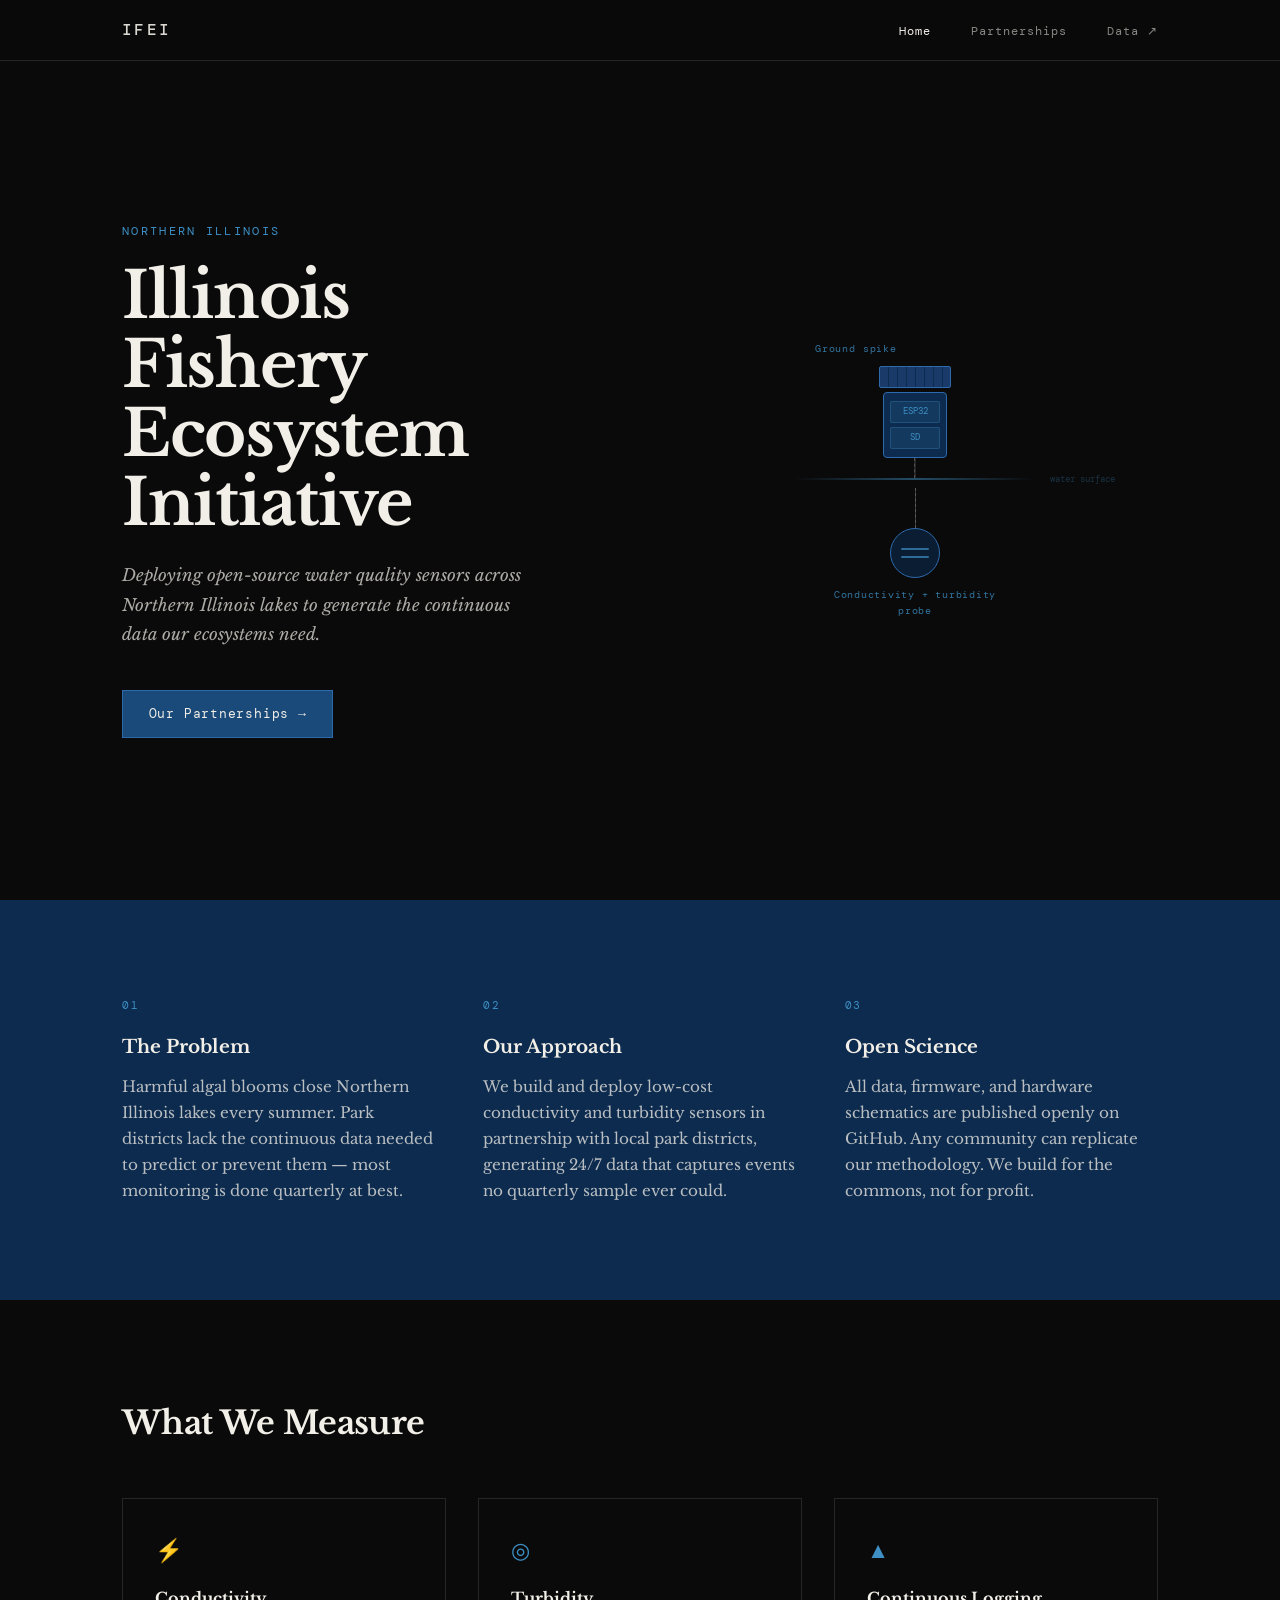
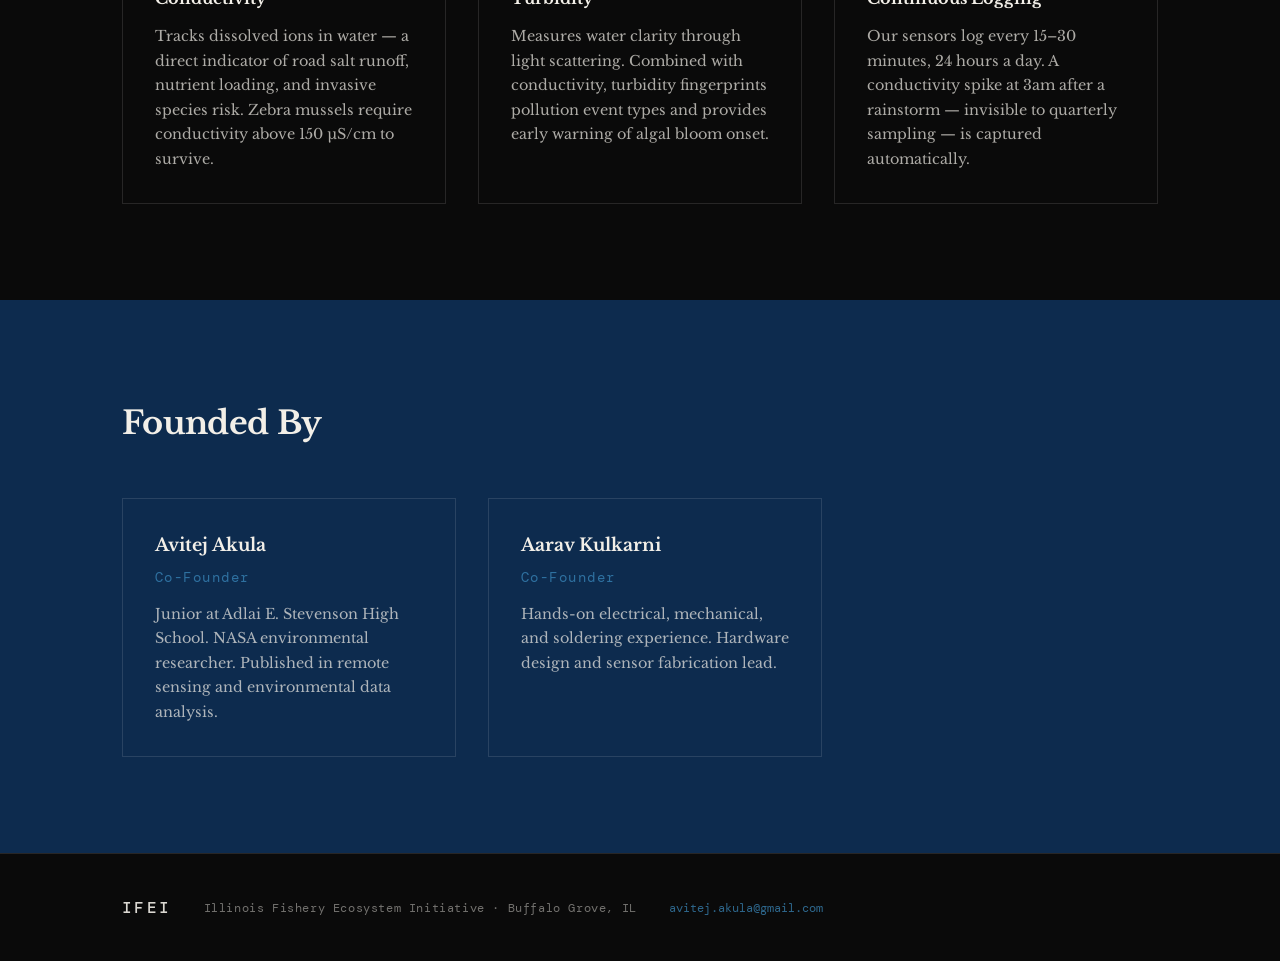
==== index.html @ 7722b268 "Add files via upload" ====
<!DOCTYPE html>
<html lang="en">
<head>
  <meta charset="UTF-8">
  <meta name="viewport" content="width=device-width, initial-scale=1.0">
  <title>Illinois Fishery Ecosystem Initiative</title>
  <link rel="stylesheet" href="style.css">
  <link rel="preconnect" href="https://fonts.googleapis.com">
  <link href="https://fonts.googleapis.com/css2?family=Libre+Baskerville:ital,wght@0,400;0,700;1,400&family=DM+Mono:wght@300;400;500&display=swap" rel="stylesheet">
</head>
<body>
  <nav>
    <div class="nav-inner">
      <a href="index.html" class="logo">IFEI</a>
      <ul>
        <li><a href="index.html" class="active">Home</a></li>
        <li><a href="partnerships.html">Partnerships</a></li>
        <li><a href="https://github.com" target="_blank">Data ↗</a></li>
      </ul>
    </div>
  </nav>

  <header class="hero">
    <div class="hero-text">
      <span class="eyebrow">Northern Illinois</span>
      <h1>Illinois Fishery<br>Ecosystem<br>Initiative</h1>
      <p class="hero-sub">Deploying open-source water quality sensors across Northern Illinois lakes to generate the continuous data our ecosystems need.</p>
      <a href="partnerships.html" class="btn">Our Partnerships →</a>
    </div>
    <div class="hero-visual">
      <div class="sensor-diagram">
        <div class="spike-label">Ground spike</div>
        <div class="spike-unit">
          <div class="solar"></div>
          <div class="enclosure">
            <span>ESP32</span>
            <span>SD</span>
          </div>
          <div class="wire"></div>
        </div>
        <div class="water-surface"></div>
        <div class="probe-wrap">
          <div class="tether"></div>
          <div class="sphere">
            <div class="electrode"></div>
            <div class="electrode"></div>
          </div>
        </div>
        <div class="probe-label">Conductivity + turbidity probe</div>
      </div>
    </div>
  </header>

  <section class="mission">
    <div class="container">
      <div class="mission-grid">
        <div class="mission-block">
          <span class="num">01</span>
          <h3>The Problem</h3>
          <p>Harmful algal blooms close Northern Illinois lakes every summer. Park districts lack the continuous data needed to predict or prevent them — most monitoring is done quarterly at best.</p>
        </div>
        <div class="mission-block">
          <span class="num">02</span>
          <h3>Our Approach</h3>
          <p>We build and deploy low-cost conductivity and turbidity sensors in partnership with local park districts, generating 24/7 data that captures events no quarterly sample ever could.</p>
        </div>
        <div class="mission-block">
          <span class="num">03</span>
          <h3>Open Science</h3>
          <p>All data, firmware, and hardware schematics are published openly on GitHub. Any community can replicate our methodology. We build for the commons, not for profit.</p>
        </div>
      </div>
    </div>
  </section>

  <section class="metrics">
    <div class="container">
      <h2>What We Measure</h2>
      <div class="metrics-grid">
        <div class="metric-card">
          <div class="metric-icon">⚡</div>
          <h4>Conductivity</h4>
          <p>Tracks dissolved ions in water — a direct indicator of road salt runoff, nutrient loading, and invasive species risk. Zebra mussels require conductivity above 150 µS/cm to survive.</p>
        </div>
        <div class="metric-card">
          <div class="metric-icon">◎</div>
          <h4>Turbidity</h4>
          <p>Measures water clarity through light scattering. Combined with conductivity, turbidity fingerprints pollution event types and provides early warning of algal bloom onset.</p>
        </div>
        <div class="metric-card">
          <div class="metric-icon">▲</div>
          <h4>Continuous Logging</h4>
          <p>Our sensors log every 15–30 minutes, 24 hours a day. A conductivity spike at 3am after a rainstorm — invisible to quarterly sampling — is captured automatically.</p>
        </div>
      </div>
    </div>
  </section>

  <section class="team">
    <div class="container">
      <h2>Founded By</h2>
      <div class="team-grid">
        <div class="team-card">
          <h4>Avitej Akula</h4>
          <p class="role">Co-Founder</p>
          <p>Junior at Adlai E. Stevenson High School. NASA environmental researcher. Published in remote sensing and environmental data analysis.</p>
        </div>
        <div class="team-card">
          <h4>Aarav Kulkarni</h4>
          <p class="role">Co-Founder</p>
          <p>Hands-on electrical, mechanical, and soldering experience. Hardware design and sensor fabrication lead.</p>
        </div>
      </div>
    </div>
  </section>

  <footer>
    <div class="container">
      <div class="footer-inner">
        <span class="logo">IFEI</span>
        <p>Illinois Fishery Ecosystem Initiative · Buffalo Grove, IL</p>
        <a href="mailto:avitej.akula@gmail.com">avitej.akula@gmail.com</a>
      </div>
    </div>
  </footer>

  <script src="main.js"></script>
</body>
</html>
---- style.css ----
*, *::before, *::after { box-sizing: border-box; margin: 0; padding: 0; }

:root {
  --black: #0a0a0a;
  --off-white: #f2efe8;
  --blue: #0d2b4e;
  --blue-mid: #1a4a7a;
  --blue-light: #2d6aad;
  --accent: #3d8fc4;
  --muted: #6b7280;
  --border: rgba(242,239,232,0.12);
  --serif: 'Libre Baskerville', Georgia, serif;
  --mono: 'DM Mono', monospace;
}

html { scroll-behavior: smooth; }

body {
  background: var(--black);
  color: var(--off-white);
  font-family: var(--serif);
  font-size: 16px;
  line-height: 1.7;
  overflow-x: hidden;
}

/* NAV */
nav {
  position: fixed;
  top: 0; left: 0; right: 0;
  z-index: 100;
  border-bottom: 1px solid var(--border);
  background: rgba(10,10,10,0.92);
  backdrop-filter: blur(12px);
}

.nav-inner {
  max-width: 1100px;
  margin: 0 auto;
  padding: 0 2rem;
  height: 60px;
  display: flex;
  align-items: center;
  justify-content: space-between;
}

.logo {
  font-family: var(--mono);
  font-weight: 500;
  font-size: 1rem;
  letter-spacing: 0.15em;
  color: var(--off-white);
  text-decoration: none;
  opacity: 0.9;
}

nav ul {
  list-style: none;
  display: flex;
  gap: 2.5rem;
}

nav ul a {
  font-family: var(--mono);
  font-size: 0.78rem;
  letter-spacing: 0.08em;
  color: var(--off-white);
  text-decoration: none;
  opacity: 0.55;
  transition: opacity 0.2s;
}

nav ul a:hover, nav ul a.active { opacity: 1; }

/* HERO */
.hero {
  min-height: 100vh;
  padding-top: 60px;
  display: grid;
  grid-template-columns: 1fr 1fr;
  max-width: 1100px;
  margin: 0 auto;
  padding-left: 2rem;
  padding-right: 2rem;
  align-items: center;
  gap: 4rem;
}

.eyebrow {
  font-family: var(--mono);
  font-size: 0.72rem;
  letter-spacing: 0.2em;
  color: var(--accent);
  text-transform: uppercase;
  display: block;
  margin-bottom: 1.2rem;
}

.hero h1 {
  font-size: clamp(2.8rem, 5vw, 4.2rem);
  font-weight: 700;
  line-height: 1.08;
  letter-spacing: -0.02em;
  margin-bottom: 1.5rem;
}

.hero-sub {
  font-size: 1.05rem;
  line-height: 1.75;
  opacity: 0.7;
  max-width: 420px;
  margin-bottom: 2.5rem;
  font-style: italic;
}

.btn {
  display: inline-block;
  font-family: var(--mono);
  font-size: 0.82rem;
  letter-spacing: 0.06em;
  color: var(--off-white);
  background: var(--blue-mid);
  padding: 0.75rem 1.6rem;
  text-decoration: none;
  border: 1px solid var(--blue-light);
  transition: background 0.2s, border-color 0.2s;
}

.btn:hover {
  background: var(--blue-light);
  border-color: var(--accent);
}

/* SENSOR DIAGRAM */
.hero-visual {
  display: flex;
  align-items: center;
  justify-content: center;
}

.sensor-diagram {
  position: relative;
  width: 200px;
}

.spike-label, .probe-label {
  font-family: var(--mono);
  font-size: 0.65rem;
  letter-spacing: 0.08em;
  color: var(--accent);
  opacity: 0.8;
}

.spike-label { margin-bottom: 0.5rem; }

.spike-unit {
  display: flex;
  flex-direction: column;
  align-items: center;
  width: 80px;
  margin: 0 auto;
}

.solar {
  width: 72px;
  height: 22px;
  background: repeating-linear-gradient(90deg, #1a3a6a 0px, #1a3a6a 8px, #0d2b4e 8px, #0d2b4e 9px);
  border: 1px solid var(--blue-light);
  border-radius: 2px;
}

.enclosure {
  width: 64px;
  background: var(--blue);
  border: 1px solid var(--blue-light);
  border-radius: 4px;
  margin-top: 4px;
  padding: 8px 6px;
  display: flex;
  flex-direction: column;
  gap: 4px;
}

.enclosure span {
  font-family: var(--mono);
  font-size: 0.58rem;
  color: var(--accent);
  background: rgba(61,143,196,0.15);
  border: 1px solid rgba(61,143,196,0.3);
  border-radius: 2px;
  padding: 2px 4px;
  text-align: center;
}

.wire {
  width: 2px;
  height: 20px;
  background: var(--border);
  border-left: 1px dashed rgba(242,239,232,0.2);
}

.water-surface {
  height: 2px;
  background: linear-gradient(90deg, transparent, var(--accent), transparent);
  margin: 0 -20px;
  opacity: 0.5;
  position: relative;
}

.water-surface::after {
  content: 'water surface';
  font-family: var(--mono);
  font-size: 0.55rem;
  color: var(--accent);
  opacity: 0.6;
  position: absolute;
  right: -80px;
  top: -6px;
  white-space: nowrap;
}

.probe-wrap {
  display: flex;
  flex-direction: column;
  align-items: center;
  padding-top: 8px;
}

.tether {
  width: 1px;
  height: 40px;
  background: rgba(242,239,232,0.2);
  border-left: 1px dashed rgba(242,239,232,0.2);
}

.sphere {
  width: 50px;
  height: 50px;
  border-radius: 50%;
  border: 1px solid var(--blue-light);
  background: rgba(13,43,78,0.6);
  display: flex;
  flex-direction: column;
  align-items: center;
  justify-content: center;
  gap: 6px;
}

.electrode {
  width: 28px;
  height: 2px;
  background: var(--accent);
  opacity: 0.7;
  border-radius: 1px;
}

.probe-label { margin-top: 0.6rem; font-size: 0.6rem; text-align: center; }

/* SECTIONS */
.container {
  max-width: 1100px;
  margin: 0 auto;
  padding: 0 2rem;
}

section { padding: 6rem 0; }

section h2 {
  font-size: 2rem;
  font-weight: 700;
  letter-spacing: -0.02em;
  margin-bottom: 3rem;
}

/* MISSION */
.mission { background: var(--blue); }

.mission-grid {
  display: grid;
  grid-template-columns: repeat(3, 1fr);
  gap: 3rem;
}

.mission-block { position: relative; }

.num {
  font-family: var(--mono);
  font-size: 0.7rem;
  letter-spacing: 0.15em;
  color: var(--accent);
  display: block;
  margin-bottom: 1rem;
}

.mission-block h3 {
  font-size: 1.15rem;
  margin-bottom: 0.75rem;
}

.mission-block p { opacity: 0.75; font-size: 0.95rem; }

/* METRICS */
.metrics-grid {
  display: grid;
  grid-template-columns: repeat(3, 1fr);
  gap: 2rem;
}

.metric-card {
  border: 1px solid var(--border);
  padding: 2rem;
  transition: border-color 0.2s;
}

.metric-card:hover { border-color: var(--blue-light); }

.metric-icon {
  font-size: 1.4rem;
  margin-bottom: 1rem;
  color: var(--accent);
}

.metric-card h4 {
  font-size: 1rem;
  margin-bottom: 0.75rem;
}

.metric-card p { font-size: 0.9rem; opacity: 0.7; }

/* TEAM */
.team { background: var(--blue); }

.team-grid {
  display: grid;
  grid-template-columns: repeat(2, 1fr);
  gap: 2rem;
  max-width: 700px;
}

.team-card {
  border: 1px solid var(--border);
  padding: 2rem;
}

.team-card h4 { font-size: 1.1rem; margin-bottom: 0.25rem; }

.role {
  font-family: var(--mono);
  font-size: 0.72rem;
  letter-spacing: 0.1em;
  color: var(--accent);
  display: block;
  margin-bottom: 0.75rem;
}

.team-card p { font-size: 0.9rem; opacity: 0.7; }

/* PAGE HEADER */
.page-header {
  padding: 8rem 0 4rem;
  border-bottom: 1px solid var(--border);
}

.page-header h1 {
  font-size: clamp(2.4rem, 4vw, 3.5rem);
  font-weight: 700;
  letter-spacing: -0.02em;
  margin-bottom: 1rem;
}

.page-header p {
  font-size: 1.05rem;
  opacity: 0.7;
  max-width: 560px;
  font-style: italic;
}

/* PARTNERS */
.partners { padding: 4rem 0 6rem; }

.partner-group { margin-bottom: 4rem; }

.group-label {
  font-family: var(--mono);
  font-size: 0.72rem;
  letter-spacing: 0.2em;
  color: var(--accent);
  text-transform: uppercase;
  border-bottom: 1px solid var(--border);
  padding-bottom: 1rem;
  margin-bottom: 2rem;
}

.partner-card {
  border: 1px solid var(--border);
  padding: 2rem;
  margin-bottom: 1.5rem;
  transition: border-color 0.2s;
}

.partner-card:hover { border-color: var(--blue-light); }

.partner-card.active { border-left: 3px solid var(--accent); }
.partner-card.pending { border-left: 3px solid var(--blue-mid); }

.partner-header {
  display: flex;
  align-items: flex-start;
  justify-content: space-between;
  margin-bottom: 1rem;
  gap: 1rem;
}

.partner-header h4 {
  font-size: 1.05rem;
  margin-bottom: 0.4rem;
}

.tag {
  font-family: var(--mono);
  font-size: 0.65rem;
  letter-spacing: 0.1em;
  color: var(--accent);
  opacity: 0.8;
  display: block;
}

.status-dot {
  width: 8px;
  height: 8px;
  border-radius: 50%;
  flex-shrink: 0;
  margin-top: 6px;
}

.active-dot { background: var(--accent); }
.pending-dot { background: var(--blue-mid); border: 1px solid var(--blue-light); }

.partner-card p { font-size: 0.92rem; opacity: 0.72; margin-bottom: 0.5rem; }

.contact {
  font-family: var(--mono);
  font-size: 0.72rem !important;
  letter-spacing: 0.04em;
  opacity: 0.55 !important;
}

.contact a {
  color: var(--accent);
  text-decoration: none;
}

.contact a:hover { text-decoration: underline; }

/* CTA */
.partner-cta {
  background: var(--blue);
  text-align: center;
  padding: 5rem 0;
}

.partner-cta h2 { margin-bottom: 1rem; }
.partner-cta p {
  opacity: 0.7;
  max-width: 520px;
  margin: 0 auto 2rem;
  font-style: italic;
}

/* FOOTER */
footer {
  border-top: 1px solid var(--border);
  padding: 2.5rem 0;
}

.footer-inner {
  display: flex;
  align-items: center;
  gap: 2rem;
  flex-wrap: wrap;
}

.footer-inner p {
  font-family: var(--mono);
  font-size: 0.75rem;
  opacity: 0.45;
  letter-spacing: 0.05em;
}

.footer-inner a {
  font-family: var(--mono);
  font-size: 0.75rem;
  color: var(--accent);
  text-decoration: none;
  opacity: 0.7;
}

.footer-inner a:hover { opacity: 1; }

/* ANIMATIONS */
.fade-in {
  opacity: 0;
  transform: translateY(18px);
  transition: opacity 0.6s ease, transform 0.6s ease;
}

.fade-in.visible {
  opacity: 1;
  transform: translateY(0);
}

/* RESPONSIVE */
@media (max-width: 768px) {
  .hero {
    grid-template-columns: 1fr;
    padding-top: 100px;
    min-height: auto;
    padding-bottom: 4rem;
    gap: 3rem;
  }

  .hero-visual { display: none; }
  .mission-grid, .metrics-grid { grid-template-columns: 1fr; gap: 2rem; }
  .team-grid { grid-template-columns: 1fr; }
  .partner-header { flex-direction: column; }
}
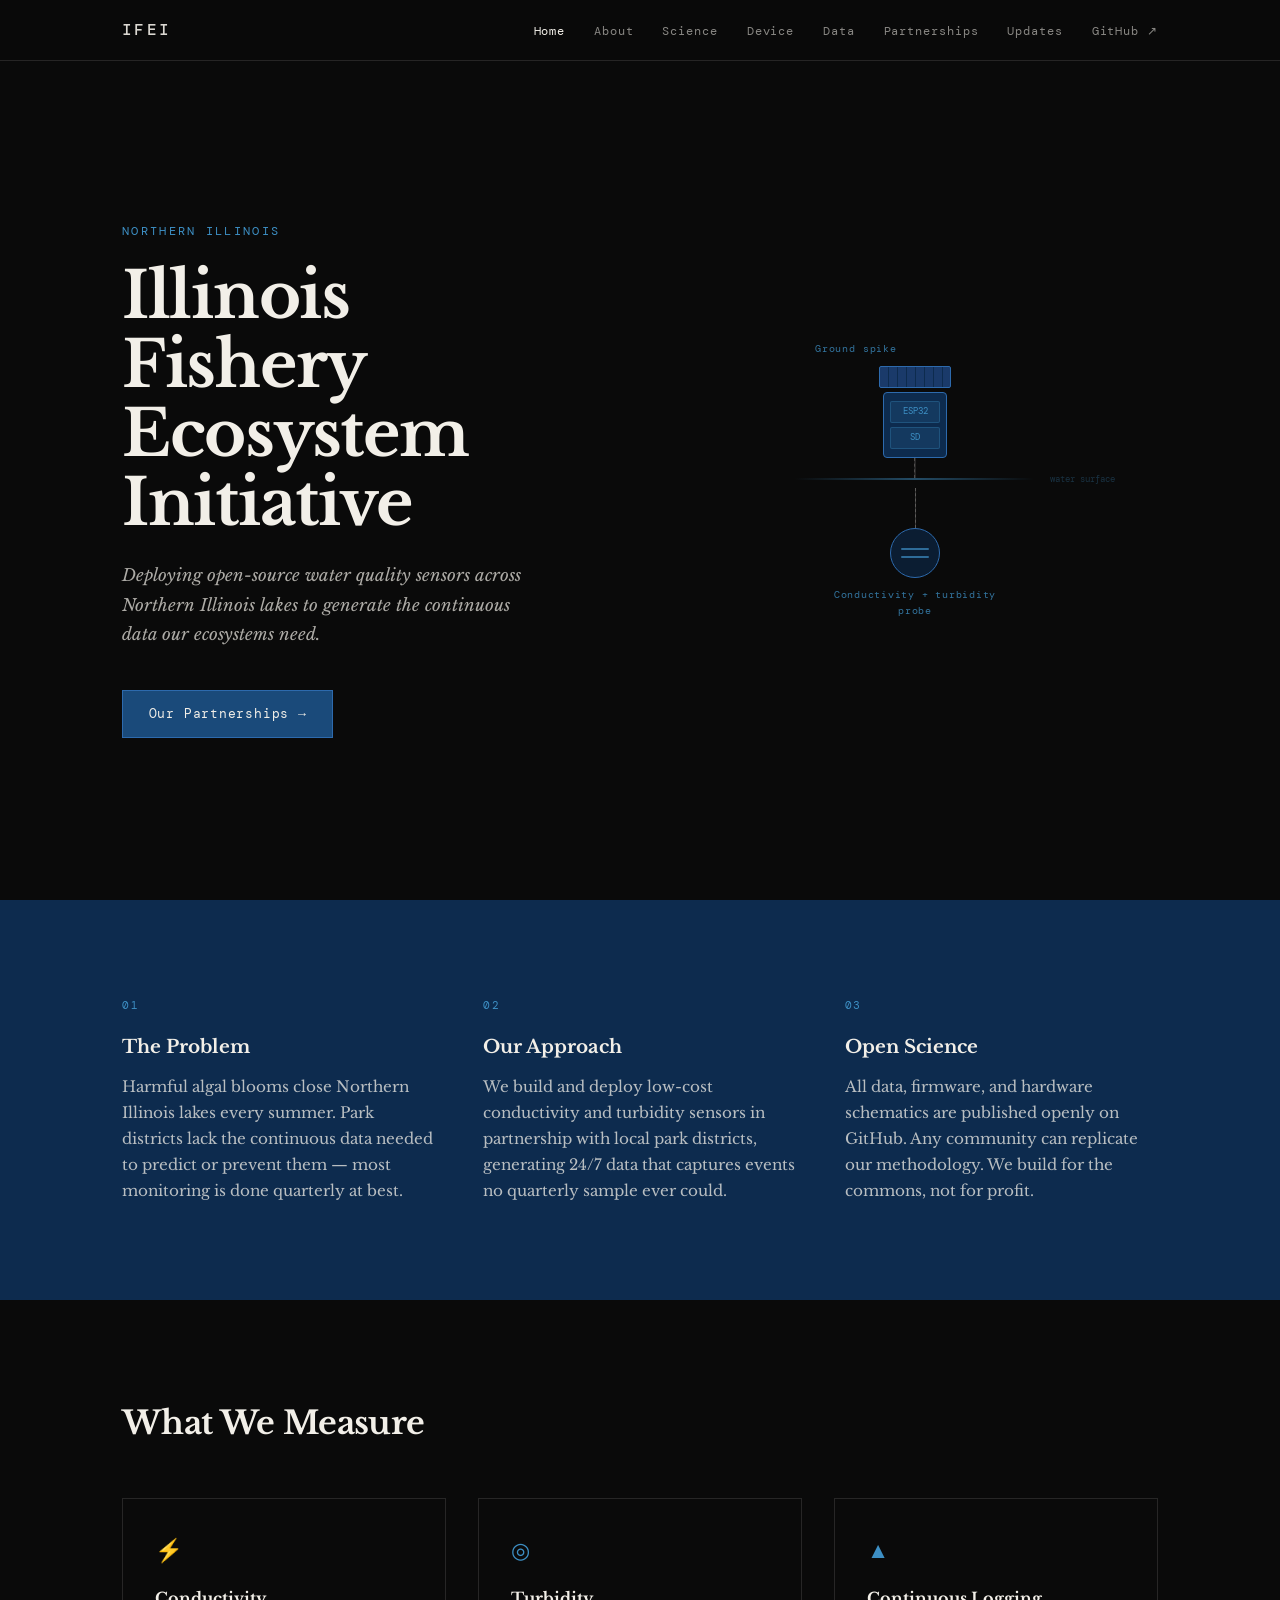
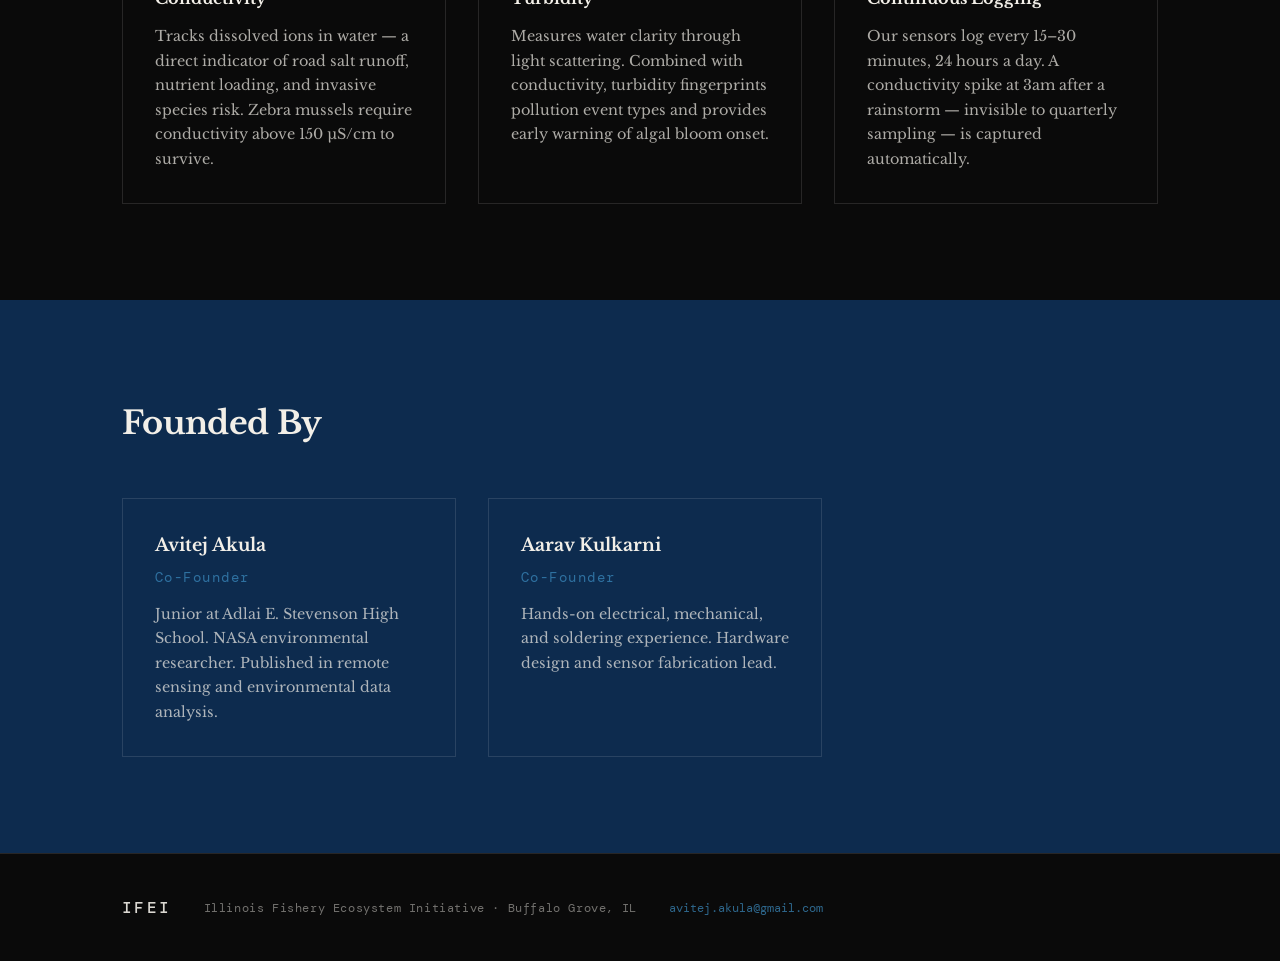
==== commit 7e75d5f9: "Initial Big Changes First initial changes after repo creation -links go to right place -several diff" ====
--- a/index.html
+++ b/index.html
@@ -14,8 +14,13 @@
       <a href="index.html" class="logo">IFEI</a>
       <ul>
         <li><a href="index.html" class="active">Home</a></li>
+        <li><a href="about.html">About</a></li>
+        <li><a href="science.html">Science</a></li>
+        <li><a href="device.html">Device</a></li>
+        <li><a href="data.html">Data</a></li>
         <li><a href="partnerships.html">Partnerships</a></li>
-        <li><a href="https://github.com" target="_blank">Data ↗</a></li>
+        <li><a href="updates.html">Updates</a></li>
+        <li><a href="https://github.com/Illinois-Fishery-Ecosystem-Initiative/ifei-data" target="_blank">GitHub ↗</a></li>
       </ul>
     </div>
   </nav>
--- a/style.css
+++ b/style.css
@@ -524,3 +524,434 @@
   .team-grid { grid-template-columns: 1fr; }
   .partner-header { flex-direction: column; }
 }
+
+/* NAV FULL UPDATE */
+nav ul { gap: 1.8rem; }
+nav ul a { font-size: 0.72rem; }
+
+/* ABOUT PAGE */
+.two-col {
+  display: grid;
+  grid-template-columns: 1fr 1fr;
+  gap: 4rem;
+  align-items: start;
+}
+
+.about-story { padding: 5rem 0; }
+
+.quote-block {
+  border-left: 2px solid var(--accent);
+  padding: 1.5rem;
+  margin-bottom: 2rem;
+  background: rgba(13,43,78,0.3);
+}
+
+.quote-block p {
+  font-style: italic;
+  font-size: 1.05rem;
+  opacity: 0.85;
+  line-height: 1.7;
+}
+
+.mission-statement {
+  border: 1px solid var(--border);
+  padding: 1.5rem;
+}
+
+.mission-statement p { font-size: 0.95rem; opacity: 0.75; margin-top: 0.5rem; }
+
+.about-approach { padding: 5rem 0; }
+
+.approach-grid {
+  display: grid;
+  grid-template-columns: 1fr 1fr;
+  gap: 2.5rem;
+}
+
+.approach-item { }
+.approach-item h4 { font-size: 1rem; margin: 0.5rem 0 0.75rem; }
+.approach-item p { font-size: 0.92rem; opacity: 0.72; }
+
+.team-full { padding: 5rem 0; }
+
+.team-grid-full {
+  display: grid;
+  grid-template-columns: 1fr 1fr;
+  gap: 2rem;
+  max-width: 800px;
+}
+
+.team-card-full {
+  border: 1px solid var(--border);
+  padding: 2rem;
+}
+
+.team-card-header { margin-bottom: 1rem; }
+.team-card-header h3 { font-size: 1.2rem; margin-bottom: 0.25rem; }
+.team-card-full p { font-size: 0.92rem; opacity: 0.72; }
+
+.team-links { margin-top: 1rem; }
+.team-links a {
+  font-family: var(--mono);
+  font-size: 0.72rem;
+  color: var(--accent);
+  text-decoration: none;
+  opacity: 0.8;
+}
+
+/* SCIENCE PAGE */
+.science-note { padding: 3rem 0 0; }
+
+.notice-block {
+  border: 1px solid var(--border);
+  border-left: 3px solid var(--accent);
+  padding: 1.5rem;
+  background: rgba(13,43,78,0.2);
+}
+
+.notice-block.large { padding: 2.5rem; }
+.notice-block p { font-size: 0.95rem; opacity: 0.75; margin-top: 0.5rem; }
+
+.mono-label {
+  font-family: var(--mono);
+  font-size: 0.65rem;
+  letter-spacing: 0.15em;
+  color: var(--accent);
+  text-transform: uppercase;
+  display: block;
+  margin-bottom: 0.5rem;
+}
+
+.science-metrics { padding: 4rem 0; }
+
+.science-block {
+  border-bottom: 1px solid var(--border);
+  padding: 3.5rem 0;
+}
+
+.science-block:last-child { border-bottom: none; }
+
+.science-header {
+  display: flex;
+  align-items: center;
+  gap: 1.5rem;
+  margin-bottom: 2rem;
+  flex-wrap: wrap;
+}
+
+.science-header h2 { font-size: 1.8rem; margin: 0; }
+
+.pending-tag {
+  font-family: var(--mono);
+  font-size: 0.65rem;
+  letter-spacing: 0.1em;
+  color: var(--off-white);
+  opacity: 0.4;
+  border: 1px solid var(--border);
+  padding: 0.25rem 0.6rem;
+}
+
+.science-body {
+  display: grid;
+  grid-template-columns: 1fr 280px;
+  gap: 3rem;
+  align-items: start;
+}
+
+.science-text h4 {
+  font-size: 0.95rem;
+  margin: 1.5rem 0 0.75rem;
+  font-family: var(--mono);
+  letter-spacing: 0.05em;
+  color: var(--accent);
+}
+
+.science-text p { font-size: 0.95rem; opacity: 0.75; margin-bottom: 0.75rem; }
+
+.science-text ul {
+  padding-left: 1.2rem;
+  font-size: 0.92rem;
+  opacity: 0.72;
+}
+
+.science-text ul li { margin-bottom: 0.5rem; }
+
+.threshold-card {
+  border: 1px solid var(--blue-light);
+  padding: 1.5rem;
+  background: rgba(13,43,78,0.4);
+}
+
+.threshold-num {
+  font-family: var(--mono);
+  font-size: 2rem;
+  color: var(--accent);
+  margin: 0.75rem 0;
+  line-height: 1.2;
+}
+
+.threshold-card p { font-size: 0.85rem; opacity: 0.7; }
+
+.skeleton-block { opacity: 0.6; }
+.skeleton-text { opacity: 0.5; font-style: italic; }
+
+.continuous-grid {
+  display: grid;
+  grid-template-columns: 1fr auto 1fr;
+  gap: 2rem;
+  align-items: center;
+}
+
+.continuous-arrow {
+  font-size: 2rem;
+  color: var(--accent);
+  opacity: 0.5;
+  text-align: center;
+}
+
+.continuous-item p { font-size: 0.92rem; opacity: 0.72; margin-top: 0.5rem; }
+
+/* DEVICE PAGE */
+.device-overview { padding: 5rem 0; }
+
+.design-principles { margin-top: 2rem; }
+
+.principle {
+  border-top: 1px solid var(--border);
+  padding: 1.25rem 0;
+}
+
+.principle p { font-size: 0.9rem; opacity: 0.7; margin-top: 0.4rem; }
+
+.device-bom {
+  border: 1px solid var(--border);
+  padding: 2rem;
+  align-self: start;
+}
+
+.bom-table {
+  width: 100%;
+  border-collapse: collapse;
+  margin-top: 1rem;
+  font-size: 0.88rem;
+}
+
+.bom-table tr { border-bottom: 1px solid var(--border); }
+.bom-table td { padding: 0.6rem 0; opacity: 0.75; }
+.bom-table .price {
+  text-align: right;
+  font-family: var(--mono);
+  font-size: 0.82rem;
+  color: var(--accent);
+  opacity: 1;
+}
+
+.bom-total { border-top: 2px solid var(--blue-light) !important; }
+.bom-total td { opacity: 1; font-weight: 700; padding-top: 0.75rem; }
+
+.bom-note {
+  font-family: var(--mono);
+  font-size: 0.65rem;
+  opacity: 0.4;
+  margin-top: 1rem;
+  letter-spacing: 0.04em;
+}
+
+.arch-grid {
+  display: grid;
+  grid-template-columns: 1fr auto 1fr auto 1fr auto 1fr;
+  gap: 1rem;
+  align-items: start;
+  margin-top: 2rem;
+}
+
+.arch-block {
+  border: 1px solid var(--border);
+  padding: 1.5rem;
+}
+
+.arch-num {
+  font-family: var(--mono);
+  font-size: 0.65rem;
+  letter-spacing: 0.15em;
+  color: var(--accent);
+  display: block;
+  margin-bottom: 0.75rem;
+}
+
+.arch-block h4 { font-size: 0.95rem; margin-bottom: 0.5rem; }
+.arch-block p { font-size: 0.82rem; opacity: 0.68; }
+
+.arch-arrow {
+  font-size: 1.2rem;
+  color: var(--accent);
+  opacity: 0.4;
+  align-self: center;
+  padding-top: 1rem;
+}
+
+.device-probe { padding: 5rem 0; }
+.device-probe p { font-size: 0.95rem; opacity: 0.75; margin-bottom: 1rem; }
+.device-probe h4 {
+  font-family: var(--mono);
+  font-size: 0.8rem;
+  letter-spacing: 0.08em;
+  color: var(--accent);
+  margin: 1.5rem 0 0.5rem;
+}
+
+.probe-specs { display: flex; flex-direction: column; gap: 0; }
+
+.spec-block {
+  border-top: 1px solid var(--border);
+  padding: 1rem 0;
+}
+
+.spec-block p { font-size: 0.88rem; opacity: 0.7; margin-top: 0.25rem; }
+
+.device-firmware { padding: 5rem 0; }
+
+/* DATA PAGE */
+.data-status { padding: 4rem 0; }
+
+.lakes-grid {
+  display: grid;
+  grid-template-columns: repeat(3, 1fr);
+  gap: 1.5rem;
+}
+
+.lake-card {
+  border: 1px solid var(--border);
+  padding: 1.5rem;
+}
+
+.skeleton-card { opacity: 0.45; }
+
+.lake-card h4 { font-size: 1rem; margin: 0.5rem 0 0.25rem; }
+.lake-card > p { font-size: 0.82rem; opacity: 0.6; margin-bottom: 1.5rem; }
+
+.lake-stats {
+  display: grid;
+  grid-template-columns: repeat(3, 1fr);
+  gap: 0.5rem;
+  border-top: 1px solid var(--border);
+  padding-top: 1rem;
+}
+
+.lake-stat span {
+  font-family: var(--mono);
+  font-size: 1.2rem;
+  color: var(--accent);
+  display: block;
+}
+
+.lake-stat label {
+  font-family: var(--mono);
+  font-size: 0.6rem;
+  letter-spacing: 0.08em;
+  opacity: 0.5;
+  display: block;
+  margin-top: 0.2rem;
+}
+
+.data-access { padding: 5rem 0; }
+
+.access-grid {
+  display: grid;
+  grid-template-columns: repeat(3, 1fr);
+  gap: 2rem;
+}
+
+.access-card {
+  border: 1px solid var(--border);
+  padding: 2rem;
+}
+
+.access-card h4 { font-size: 1rem; margin: 0.5rem 0 0.75rem; }
+.access-card p { font-size: 0.88rem; opacity: 0.7; margin-bottom: 1rem; }
+
+.link-arrow {
+  font-family: var(--mono);
+  font-size: 0.75rem;
+  color: var(--accent);
+  text-decoration: none;
+  letter-spacing: 0.05em;
+}
+
+.link-arrow.muted { opacity: 0.4; color: var(--off-white); }
+
+/* UPDATES PAGE */
+.updates-section { padding: 4rem 0 6rem; }
+
+.timeline { position: relative; }
+.timeline::before {
+  content: '';
+  position: absolute;
+  left: 0;
+  top: 0;
+  bottom: 0;
+  width: 1px;
+  background: var(--border);
+}
+
+.update-entry {
+  padding-left: 2.5rem;
+  padding-bottom: 3.5rem;
+  position: relative;
+}
+
+.update-entry::before {
+  content: '';
+  position: absolute;
+  left: -4px;
+  top: 6px;
+  width: 9px;
+  height: 9px;
+  border-radius: 50%;
+  background: var(--accent);
+  border: 2px solid var(--black);
+}
+
+.skeleton-entry::before { background: var(--blue-mid); }
+
+.update-meta {
+  display: flex;
+  align-items: center;
+  gap: 1rem;
+  margin-bottom: 0.75rem;
+}
+
+.update-date {
+  font-family: var(--mono);
+  font-size: 0.72rem;
+  letter-spacing: 0.08em;
+  opacity: 0.6;
+}
+
+.update-tag {
+  font-family: var(--mono);
+  font-size: 0.62rem;
+  letter-spacing: 0.1em;
+  color: var(--accent);
+  border: 1px solid rgba(61,143,196,0.3);
+  padding: 0.15rem 0.5rem;
+  text-transform: uppercase;
+}
+
+.update-body h3 { font-size: 1.1rem; margin-bottom: 0.75rem; }
+.update-body p { font-size: 0.92rem; opacity: 0.72; margin-bottom: 0.5rem; }
+
+.skeleton-entry { opacity: 0.5; }
+
+/* RESPONSIVE ADDITIONS */
+@media (max-width: 900px) {
+  .two-col { grid-template-columns: 1fr; gap: 2rem; }
+  .science-body { grid-template-columns: 1fr; }
+  .approach-grid { grid-template-columns: 1fr; }
+  .team-grid-full { grid-template-columns: 1fr; }
+  .arch-grid { grid-template-columns: 1fr; }
+  .arch-arrow { transform: rotate(90deg); }
+  .continuous-grid { grid-template-columns: 1fr; }
+  .continuous-arrow { transform: rotate(90deg); }
+  .lakes-grid, .access-grid { grid-template-columns: 1fr; }
+}
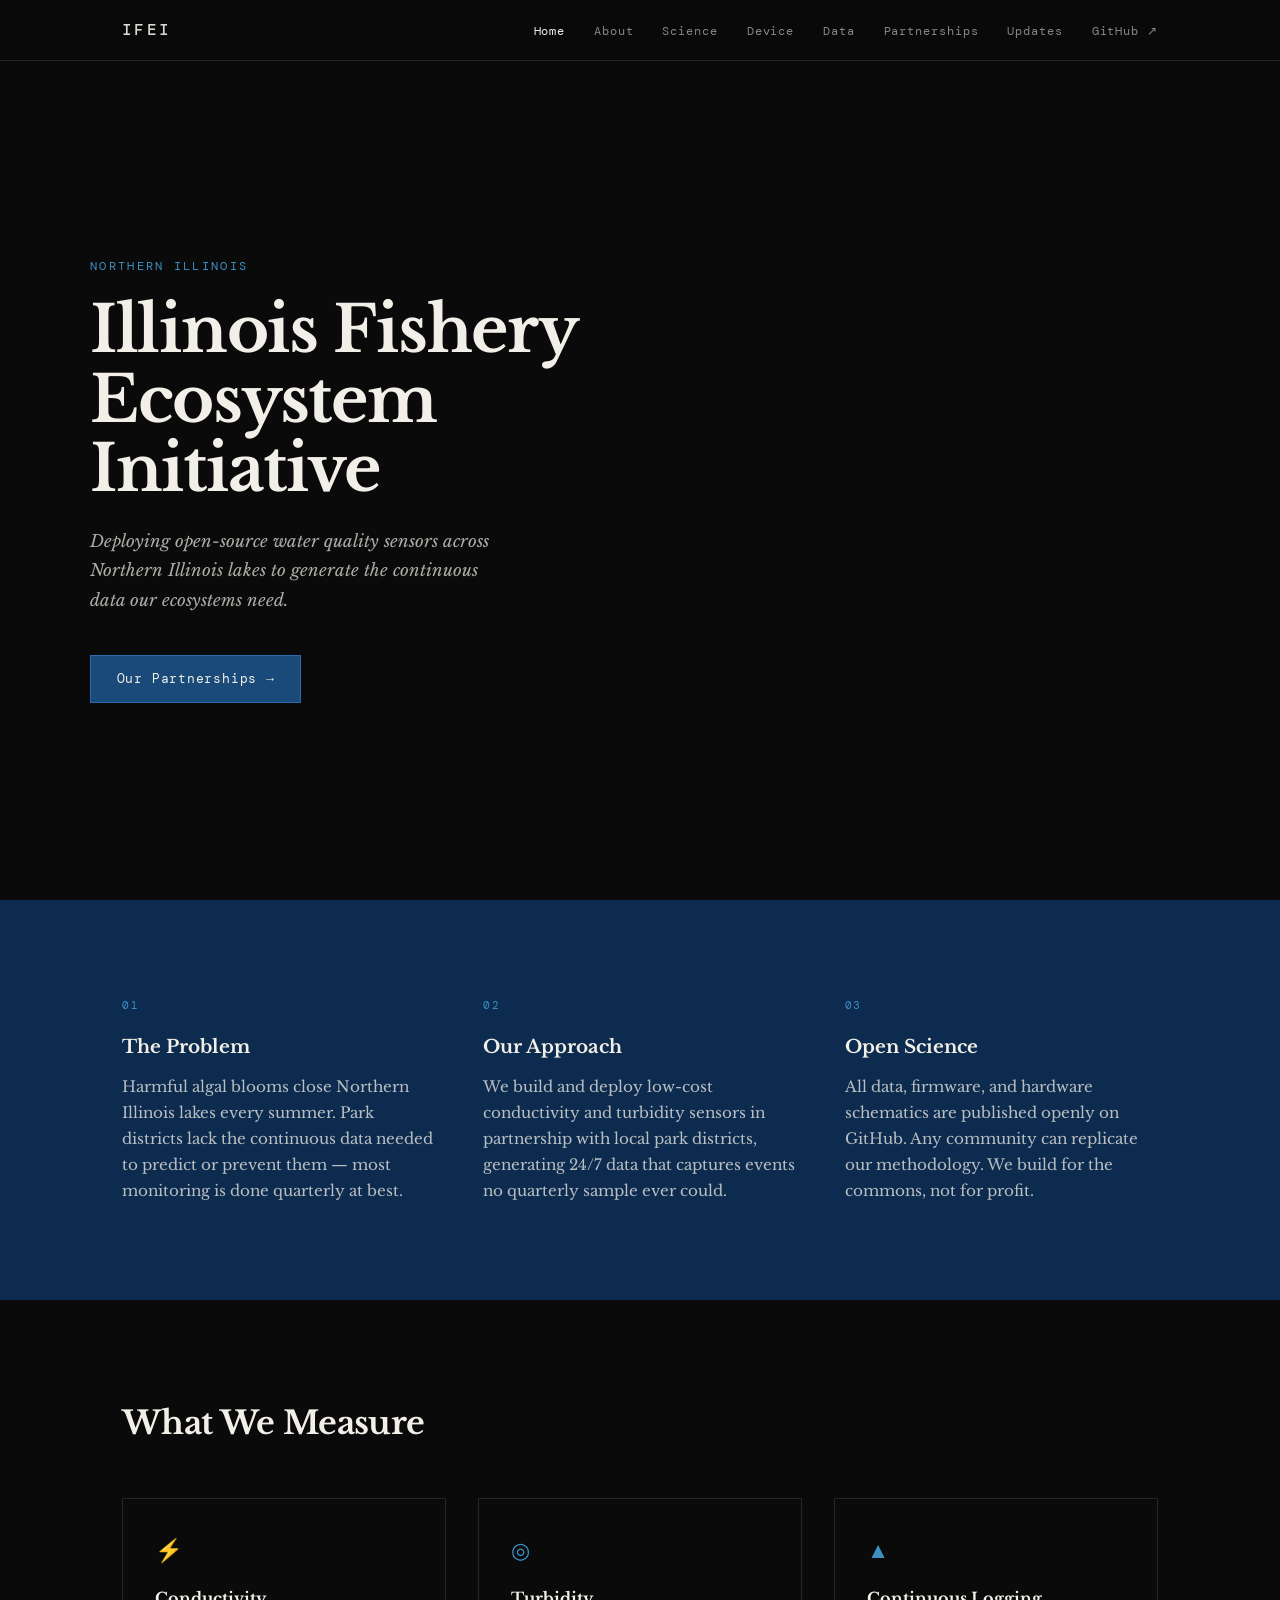
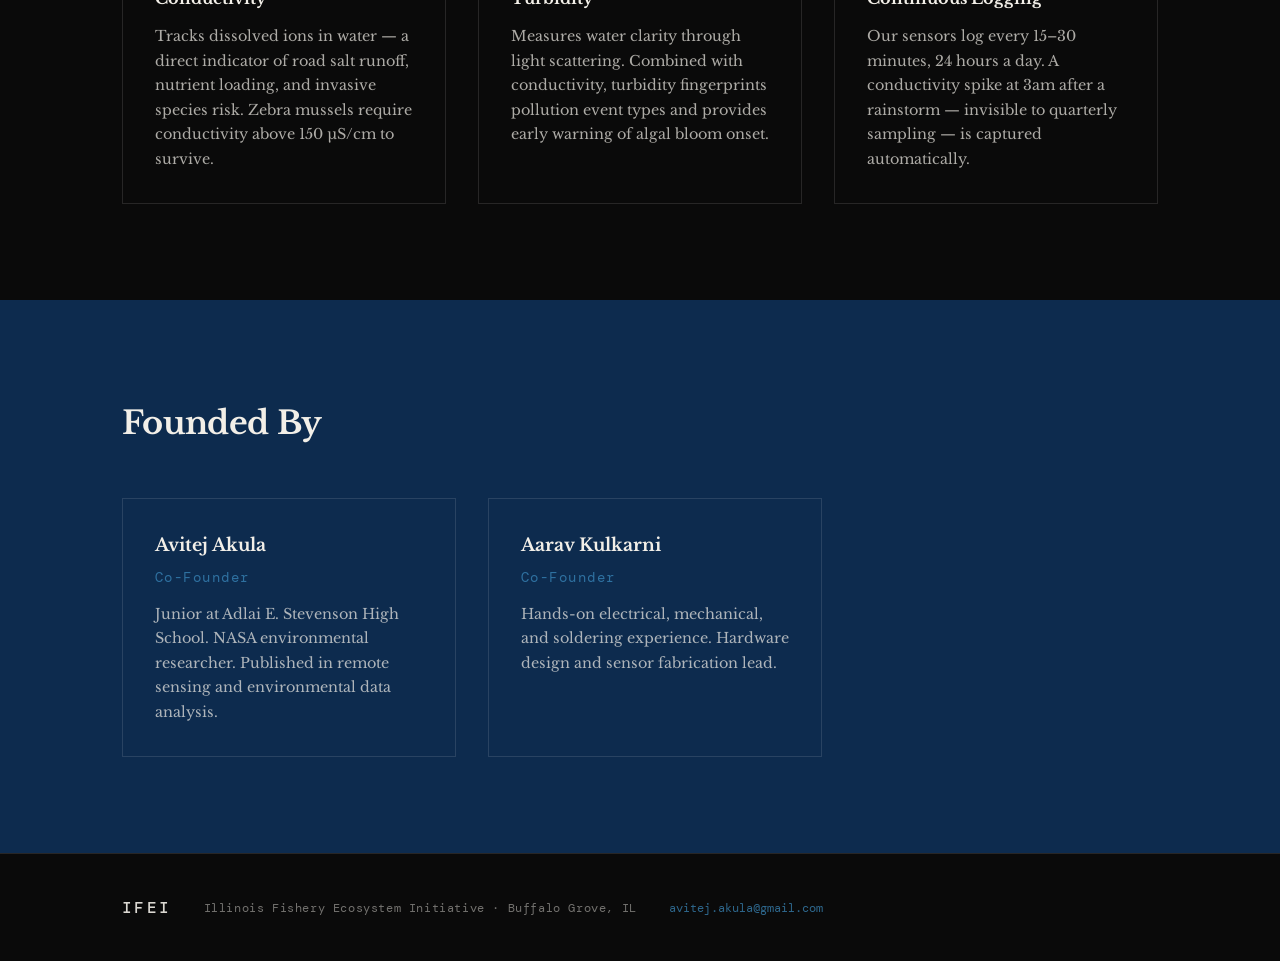
==== commit 2a0be84e: "Add files via upload" ====
--- a/index.html
+++ b/index.html
@@ -25,34 +25,13 @@
     </div>
   </nav>
 
-  <header class="hero">
+  <header class="hero hero-lake" style="background-image: url('images/lake-hero.jpg');">
+    <div class="hero-overlay"></div>
     <div class="hero-text">
       <span class="eyebrow">Northern Illinois</span>
       <h1>Illinois Fishery<br>Ecosystem<br>Initiative</h1>
       <p class="hero-sub">Deploying open-source water quality sensors across Northern Illinois lakes to generate the continuous data our ecosystems need.</p>
       <a href="partnerships.html" class="btn">Our Partnerships →</a>
-    </div>
-    <div class="hero-visual">
-      <div class="sensor-diagram">
-        <div class="spike-label">Ground spike</div>
-        <div class="spike-unit">
-          <div class="solar"></div>
-          <div class="enclosure">
-            <span>ESP32</span>
-            <span>SD</span>
-          </div>
-          <div class="wire"></div>
-        </div>
-        <div class="water-surface"></div>
-        <div class="probe-wrap">
-          <div class="tether"></div>
-          <div class="sphere">
-            <div class="electrode"></div>
-            <div class="electrode"></div>
-          </div>
-        </div>
-        <div class="probe-label">Conductivity + turbidity probe</div>
-      </div>
     </div>
   </header>
 
--- a/style.css
+++ b/style.css
@@ -86,6 +86,33 @@
   gap: 4rem;
 }
 
+.hero-lake {
+  max-width: none;
+  width: 100%;
+  grid-template-columns: 1fr;
+  background-size: cover;
+  background-position: center;
+  background-repeat: no-repeat;
+  position: relative;
+  padding-left: 2rem;
+  padding-right: 2rem;
+}
+
+.hero-overlay {
+  position: absolute;
+  inset: 0;
+  background: linear-gradient(180deg, rgba(10,10,10,0.55) 0%, rgba(10,10,10,0.75) 55%, rgba(10,10,10,0.92) 100%);
+  z-index: 0;
+}
+
+.hero-lake .hero-text {
+  position: relative;
+  z-index: 1;
+  max-width: 1100px;
+  margin: 0 auto;
+  width: 100%;
+}
+
 .eyebrow {
   font-family: var(--mono);
   font-size: 0.72rem;
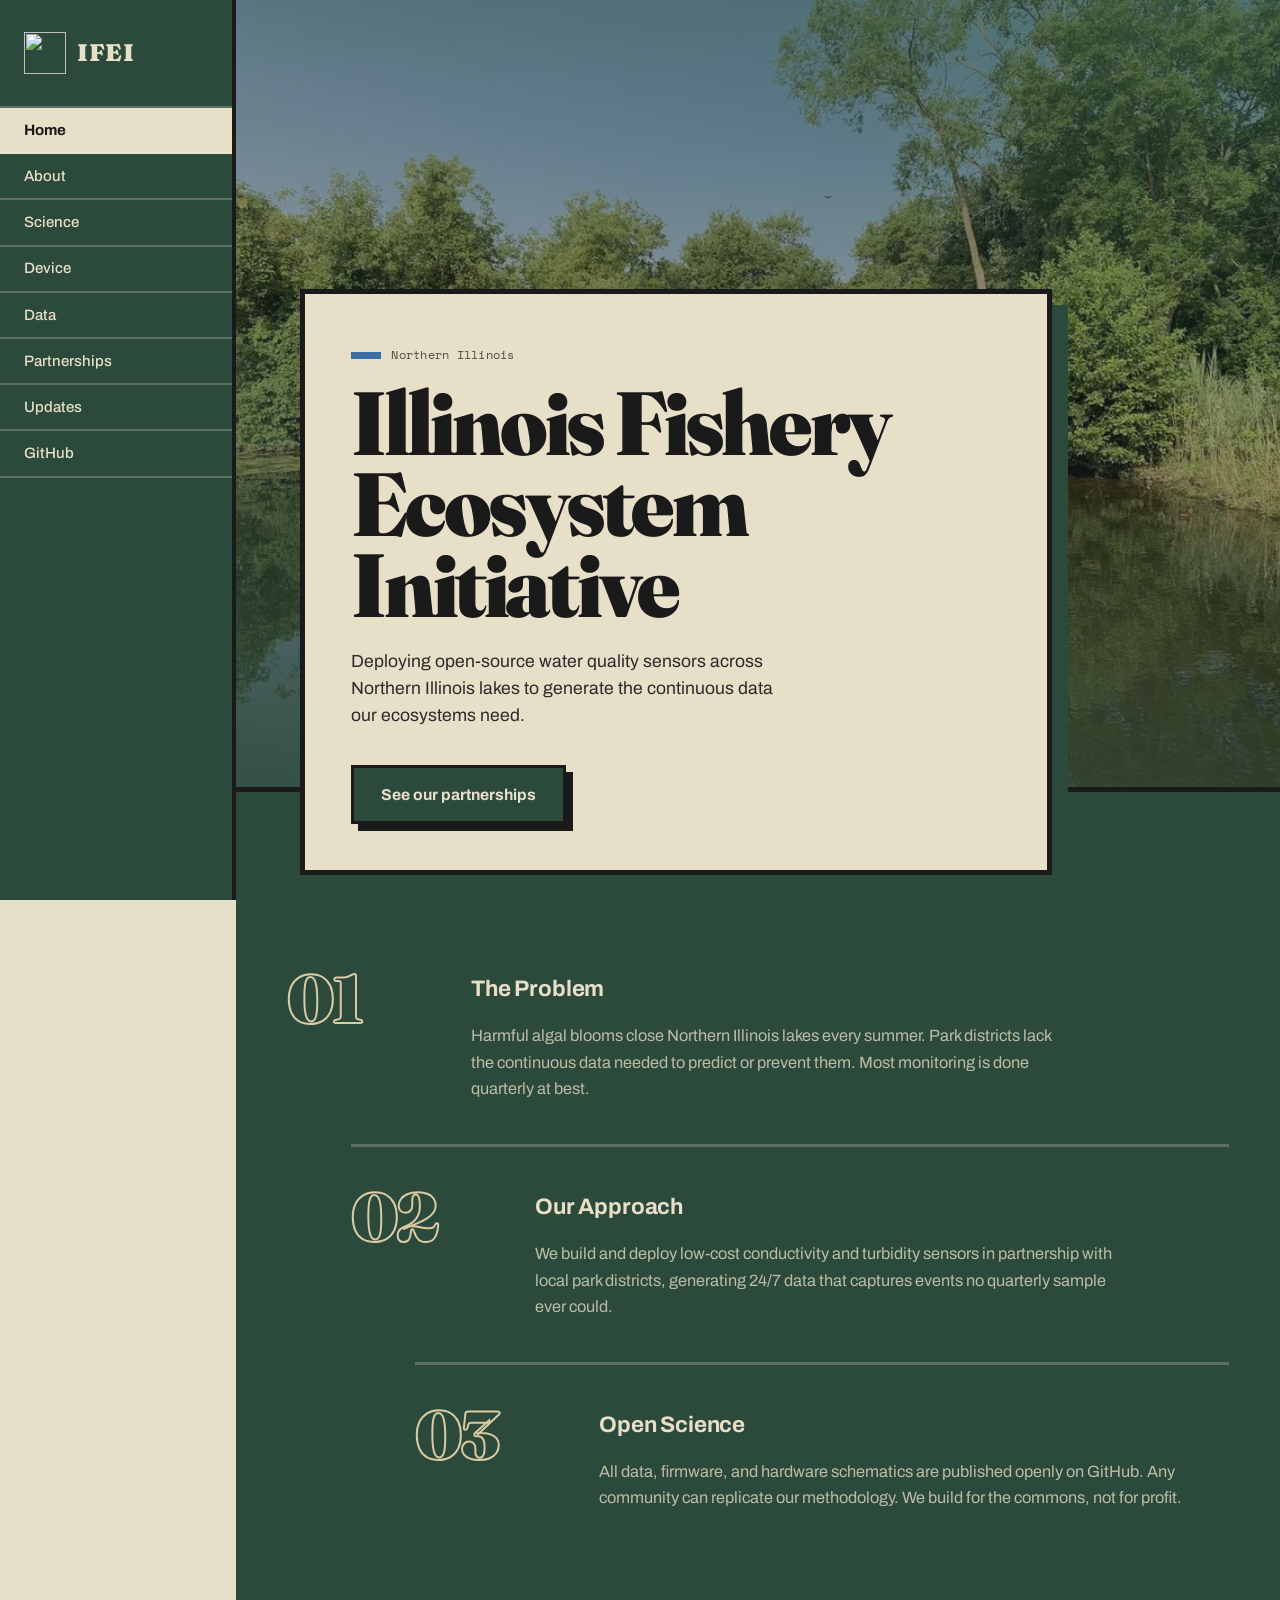
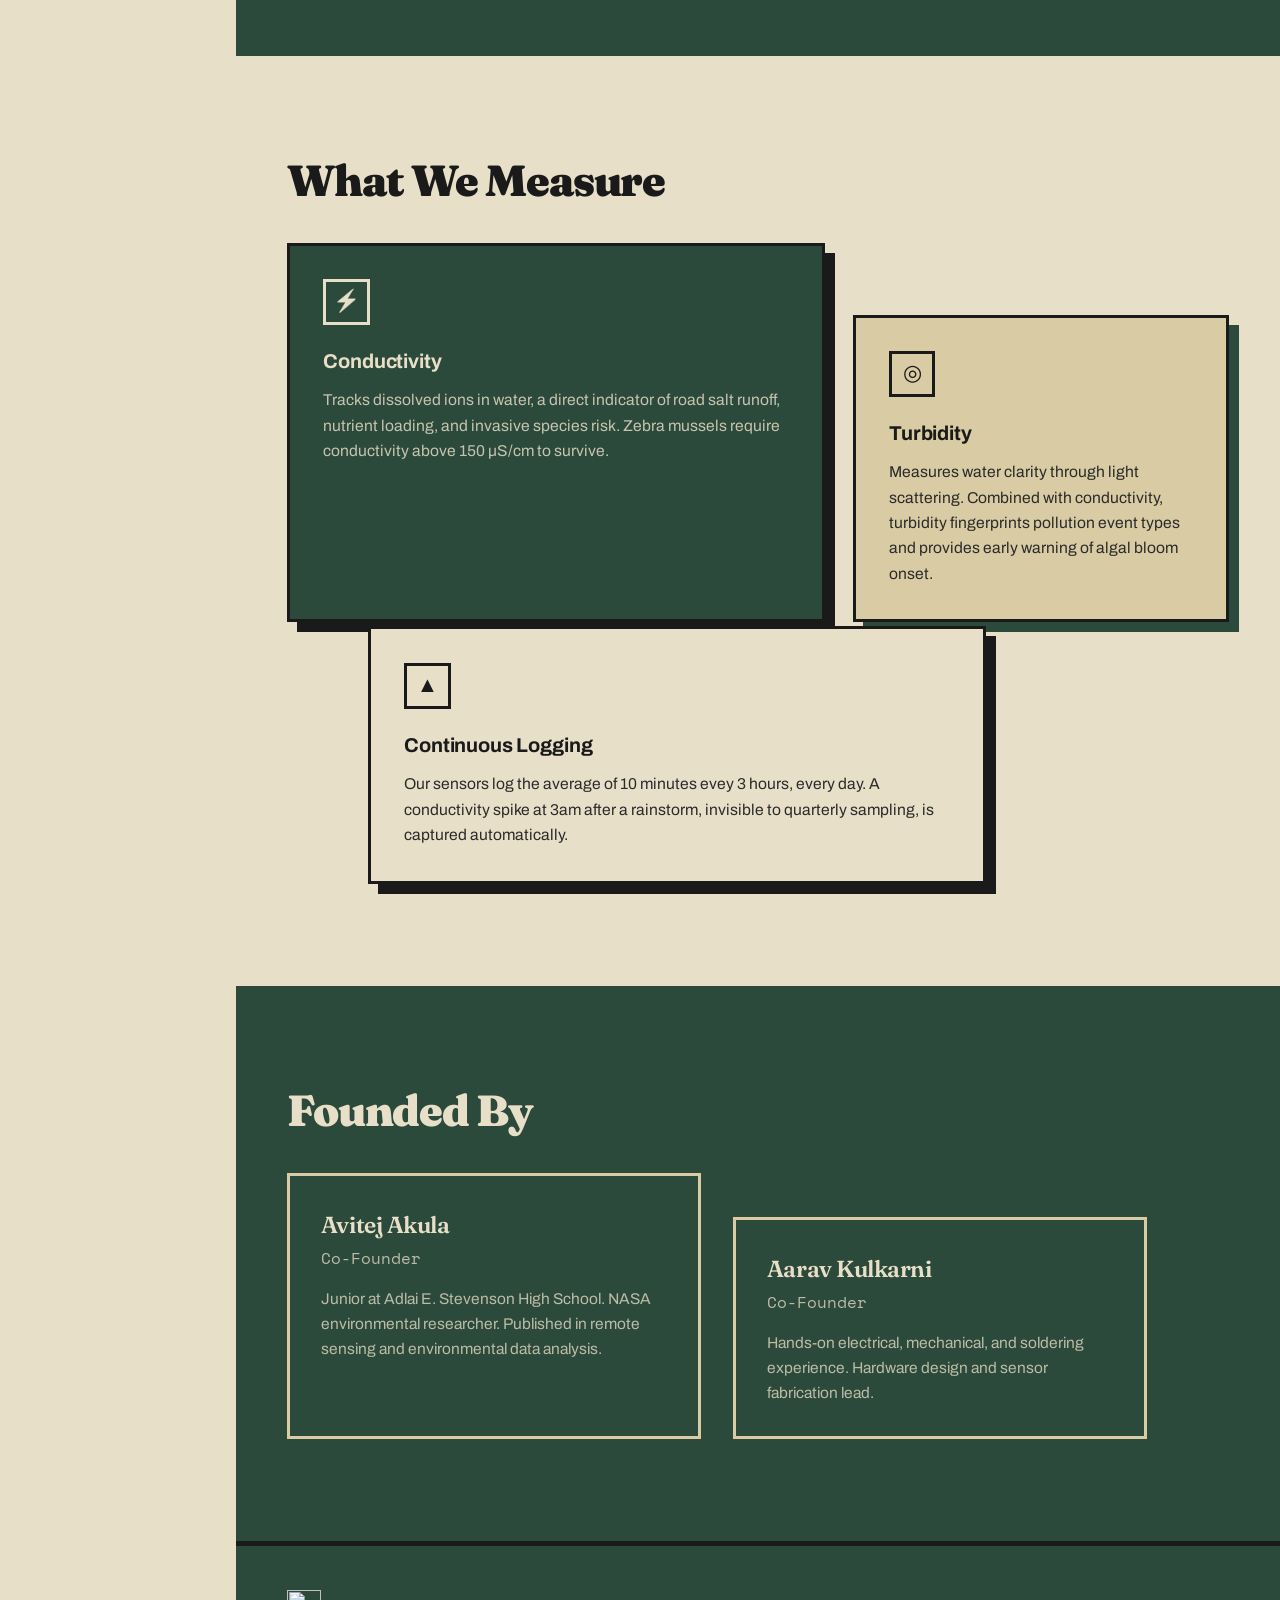
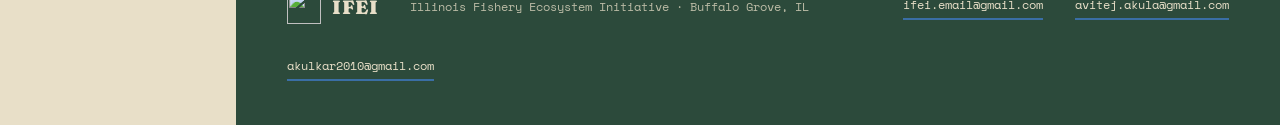
==== commit d7a33948: "Add files via upload Complete overhaul of aesthetics" ====
--- a/index.html
+++ b/index.html
@@ -6,12 +6,16 @@
   <title>Illinois Fishery Ecosystem Initiative</title>
   <link rel="stylesheet" href="style.css">
   <link rel="preconnect" href="https://fonts.googleapis.com">
-  <link href="https://fonts.googleapis.com/css2?family=Libre+Baskerville:ital,wght@0,400;0,700;1,400&family=DM+Mono:wght@300;400;500&display=swap" rel="stylesheet">
+  <link rel="preconnect" href="https://fonts.gstatic.com" crossorigin>
+  <link href="https://fonts.googleapis.com/css2?family=Fraunces:opsz,wght,SOFT,WONK@9..144,400..900,0..100,0..1&family=Archivo:wght@400;500;600;700&family=Space+Mono:wght@400;700&display=swap" rel="stylesheet">
 </head>
 <body>
   <nav>
     <div class="nav-inner">
-      <a href="index.html" class="logo">IFEI</a>
+      <a href="index.html" class="logo">
+        <img class="logo-mark" src="images/ifeilogo.png" alt="">
+        <span class="logo-word">IFEI</span>
+      </a>
       <ul>
         <li><a href="index.html" class="active">Home</a></li>
         <li><a href="about.html">About</a></li>
@@ -20,7 +24,7 @@
         <li><a href="data.html">Data</a></li>
         <li><a href="partnerships.html">Partnerships</a></li>
         <li><a href="updates.html">Updates</a></li>
-        <li><a href="https://github.com/Illinois-Fishery-Ecosystem-Initiative/ifei-data" target="_blank">GitHub ↗</a></li>
+        <li><a href="https://github.com/Illinois-Fishery-Ecosystem-Initiative/ifei-data" target="_blank">GitHub</a></li>
       </ul>
     </div>
   </nav>
@@ -31,7 +35,7 @@
       <span class="eyebrow">Northern Illinois</span>
       <h1>Illinois Fishery<br>Ecosystem<br>Initiative</h1>
       <p class="hero-sub">Deploying open-source water quality sensors across Northern Illinois lakes to generate the continuous data our ecosystems need.</p>
-      <a href="partnerships.html" class="btn">Our Partnerships →</a>
+      <a href="partnerships.html" class="btn">See our partnerships</a>
     </div>
   </header>
 
@@ -41,7 +45,7 @@
         <div class="mission-block">
           <span class="num">01</span>
           <h3>The Problem</h3>
-          <p>Harmful algal blooms close Northern Illinois lakes every summer. Park districts lack the continuous data needed to predict or prevent them — most monitoring is done quarterly at best.</p>
+          <p>Harmful algal blooms close Northern Illinois lakes every summer. Park districts lack the continuous data needed to predict or prevent them. Most monitoring is done quarterly at best.</p>
         </div>
         <div class="mission-block">
           <span class="num">02</span>
@@ -64,7 +68,7 @@
         <div class="metric-card">
           <div class="metric-icon">⚡</div>
           <h4>Conductivity</h4>
-          <p>Tracks dissolved ions in water — a direct indicator of road salt runoff, nutrient loading, and invasive species risk. Zebra mussels require conductivity above 150 µS/cm to survive.</p>
+          <p>Tracks dissolved ions in water, a direct indicator of road salt runoff, nutrient loading, and invasive species risk. Zebra mussels require conductivity above 150 µS/cm to survive.</p>
         </div>
         <div class="metric-card">
           <div class="metric-icon">◎</div>
@@ -74,7 +78,7 @@
         <div class="metric-card">
           <div class="metric-icon">▲</div>
           <h4>Continuous Logging</h4>
-          <p>Our sensors log every 15–30 minutes, 24 hours a day. A conductivity spike at 3am after a rainstorm — invisible to quarterly sampling — is captured automatically.</p>
+          <p>Our sensors log the average of 10 minutes evey 3 hours, every day. A conductivity spike at 3am after a rainstorm, invisible to quarterly sampling, is captured automatically.</p>
         </div>
       </div>
     </div>
@@ -101,9 +105,15 @@
   <footer>
     <div class="container">
       <div class="footer-inner">
-        <span class="logo">IFEI</span>
+        <span class="logo">
+          <img class="logo-mark" src="images/ifeilogo.png" alt="">
+          <span class="logo-word">IFEI</span>
+        </span>
         <p>Illinois Fishery Ecosystem Initiative · Buffalo Grove, IL</p>
+        <br>
+        <a href="mailto:ifei.email@gmail.com">ifei.email@gmail.com</a>
         <a href="mailto:avitej.akula@gmail.com">avitej.akula@gmail.com</a>
+        <a href="mailto:akulkar2010@gmail.com">akulkar2010@gmail.com</a>
       </div>
     </div>
   </footer>
--- a/style.css
+++ b/style.css
@@ -1,181 +1,334 @@
+/* ============================================================
+   IFEI :: Illinois Fishery Ecosystem Initiative
+   Visual direction: field bulletin. A conservation survey
+   document printed on parchment with forest-green ink, heavy
+   black rules, and letterpress-style hard offset shadows.
+   ============================================================ */
+
 *, *::before, *::after { box-sizing: border-box; margin: 0; padding: 0; }
 
 :root {
-  --black: #0a0a0a;
-  --off-white: #f2efe8;
-  --blue: #0d2b4e;
-  --blue-mid: #1a4a7a;
-  --blue-light: #2d6aad;
-  --accent: #3d8fc4;
-  --muted: #6b7280;
-  --border: rgba(242,239,232,0.12);
-  --serif: 'Libre Baskerville', Georgia, serif;
-  --mono: 'DM Mono', monospace;
-}
-
-html { scroll-behavior: smooth; }
+  /* Core palette */
+  --paper:        #E8DFC8;
+  --paper-deep:   #D9CBA3;
+  --forest:       #2C4A3B;
+  --forest-light: #3F6652;
+  --steel:        #3A6EA5;
+  --ink:          #1A1A1A;
+  --ink-soft:     #2B2B2B;
+  --white:        #FFFFFF;
+
+  /* Tonal variants derived from the core palette for contrast */
+  --steel-ink:    #2F5C8C;  /* small link text on parchment */
+  --steel-pale:   #A8C8E8;  /* small link text on forest    */
+  --forest-deep:  #1B2F25;  /* offset shadow on dark panels */
+
+  /* Contextual tokens, flipped by the forest panel rule below */
+  --fg:        var(--ink);
+  --fg-muted:  #4C4C44;
+  --line:      var(--ink);
+  --line-soft: rgba(26, 26, 26, 0.22);
+  --link:      var(--steel-ink);
+  --mark:      var(--forest);
+  --surface:   var(--paper);
+
+  /* Type */
+  --display: 'Fraunces', 'Iowan Old Style', Georgia, serif;
+  --text:    'Archivo', 'Helvetica Neue', Arial, sans-serif;
+  --data:    'Space Mono', 'SFMono-Regular', Menlo, monospace;
+
+  /* Metrics */
+  --rail: 236px;
+  --gutter: clamp(1.25rem, 4vw, 3.5rem);
+
+  /* Legacy aliases so inline background hooks in the markup keep working */
+  --blue: #2C4A3B;
+  --blue-mid: #3F6652;
+  --blue-light: #3F6652;
+  --black: #1A1A1A;
+  --off-white: #E8DFC8;
+  --accent: #3A6EA5;
+  --muted: #4C4C44;
+  --border: rgba(26, 26, 26, 0.22);
+  --serif: 'Fraunces', Georgia, serif;
+  --mono: 'Space Mono', monospace;
+}
+
+html {
+  scroll-behavior: smooth;
+  -webkit-text-size-adjust: 100%;
+}
 
 body {
-  background: var(--black);
-  color: var(--off-white);
-  font-family: var(--serif);
-  font-size: 16px;
-  line-height: 1.7;
+  background: var(--paper);
+  color: var(--ink);
+  font-family: var(--text);
+  font-size: 1.0625rem;
+  line-height: 1.62;
+  font-weight: 400;
   overflow-x: hidden;
-}
-
-/* NAV */
+  -webkit-font-smoothing: antialiased;
+}
+
+::selection { background: var(--forest); color: var(--paper); }
+
+a { color: var(--link); }
+
+:focus-visible {
+  outline: 3px solid var(--steel);
+  outline-offset: 3px;
+}
+
+/* ------------------------------------------------------------
+   Forest panels. Every dark section flips the contextual tokens
+   in one place, so components below need no dark variant.
+   ------------------------------------------------------------ */
+nav,
+footer,
+.mission,
+.team,
+.partner-cta,
+.page-header,
+section[style*="--blue"] {
+  background: var(--forest);
+  color: var(--paper);
+  --fg: var(--paper);
+  --fg-muted: rgba(232, 223, 200, 0.76);
+  --line: var(--paper-deep);
+  --line-soft: rgba(232, 223, 200, 0.26);
+  --link: var(--steel-pale);
+  --mark: var(--paper-deep);
+  --surface: var(--forest);
+}
+
+/* ============================================================
+   NAVIGATION :: vertical rail on desktop, top bar on small screens
+   ============================================================ */
 nav {
   position: fixed;
-  top: 0; left: 0; right: 0;
+  top: 0;
+  left: 0;
+  bottom: 0;
+  width: var(--rail);
   z-index: 100;
-  border-bottom: 1px solid var(--border);
-  background: rgba(10,10,10,0.92);
-  backdrop-filter: blur(12px);
+  border-right: 4px solid var(--ink);
 }
 
 .nav-inner {
-  max-width: 1100px;
-  margin: 0 auto;
-  padding: 0 2rem;
-  height: 60px;
+  height: 100%;
+  max-width: none;
+  margin: 0;
+  padding: 2rem 1.5rem 1.75rem;
+  display: flex;
+  flex-direction: column;
+  align-items: stretch;
+  gap: 2rem;
+}
+
+.logo {
   display: flex;
   align-items: center;
-  justify-content: space-between;
-}
-
-.logo {
-  font-family: var(--mono);
-  font-weight: 500;
-  font-size: 1rem;
-  letter-spacing: 0.15em;
-  color: var(--off-white);
+  gap: 0.7rem;
+  color: var(--paper);
   text-decoration: none;
-  opacity: 0.9;
+}
+
+.logo-mark {
+  width: 42px;
+  height: 42px;
+  display: block;
+  flex-shrink: 0;
+}
+
+.logo-word {
+  font-family: var(--display);
+  font-variation-settings: "SOFT" 18, "WONK" 1;
+  font-weight: 900;
+  font-size: 1.5rem;
+  letter-spacing: 0.02em;
+  line-height: 1;
 }
 
 nav ul {
   list-style: none;
   display: flex;
-  gap: 2.5rem;
-}
+  flex-direction: column;
+  gap: 0;
+  margin: 0 -1.5rem;
+  border-top: 2px solid var(--line-soft);
+}
+
+nav ul li { display: block; }
 
 nav ul a {
-  font-family: var(--mono);
-  font-size: 0.78rem;
-  letter-spacing: 0.08em;
-  color: var(--off-white);
+  display: block;
+  font-family: var(--text);
+  font-size: 0.94rem;
+  font-weight: 500;
+  color: var(--paper);
   text-decoration: none;
-  opacity: 0.55;
-  transition: opacity 0.2s;
-}
-
-nav ul a:hover, nav ul a.active { opacity: 1; }
-
-/* HERO */
+  padding: 0.62rem 1.5rem;
+  border-bottom: 2px solid var(--line-soft);
+  transition: background 0.14s ease, color 0.14s ease, padding-left 0.14s ease;
+}
+
+nav ul a:hover {
+  background: var(--forest-light);
+  padding-left: 1.85rem;
+}
+
+nav ul a.active {
+  background: var(--paper);
+  color: var(--ink);
+  font-weight: 700;
+}
+
+/* ============================================================
+   HERO
+   ============================================================ */
 .hero {
-  min-height: 100vh;
-  padding-top: 60px;
-  display: grid;
-  grid-template-columns: 1fr 1fr;
-  max-width: 1100px;
+  position: relative;
+  display: grid;
+  grid-template-columns: 1.1fr 0.9fr;
+  gap: 4rem;
+  align-items: center;
+  max-width: 1180px;
   margin: 0 auto;
-  padding-left: 2rem;
-  padding-right: 2rem;
-  align-items: center;
-  gap: 4rem;
+  padding: 5rem var(--gutter);
 }
 
 .hero-lake {
+  display: flex;
+  align-items: flex-end;
+  grid-template-columns: none;
   max-width: none;
   width: 100%;
-  grid-template-columns: 1fr;
+  min-height: 88vh;
+  padding: 0;
   background-size: cover;
-  background-position: center;
+  background-position: center 45%;
   background-repeat: no-repeat;
-  position: relative;
-  padding-left: 2rem;
-  padding-right: 2rem;
+  border-bottom: 5px solid var(--ink);
 }
 
 .hero-overlay {
   position: absolute;
   inset: 0;
-  background: linear-gradient(180deg, rgba(10,10,10,0.55) 0%, rgba(10,10,10,0.75) 55%, rgba(10,10,10,0.92) 100%);
+  background:
+    linear-gradient(190deg,
+      rgba(44, 74, 59, 0.72) 0%,
+      rgba(26, 26, 26, 0.42) 45%,
+      rgba(44, 74, 59, 0.88) 100%);
   z-index: 0;
 }
 
 .hero-lake .hero-text {
   position: relative;
-  z-index: 1;
-  max-width: 1100px;
-  margin: 0 auto;
-  width: 100%;
+  z-index: 2;
+  background: var(--paper);
+  color: var(--ink);
+  border: 5px solid var(--ink);
+  box-shadow: 16px 16px 0 var(--forest);
+  padding: clamp(1.75rem, 3.6vw, 3.25rem);
+  margin: 0 0 -5.5rem clamp(1.25rem, 5vw, 5rem);
+  width: min(100% - 2.5rem, 47rem);
+  max-width: none;
 }
 
 .eyebrow {
-  font-family: var(--mono);
-  font-size: 0.72rem;
-  letter-spacing: 0.2em;
-  color: var(--accent);
-  text-transform: uppercase;
-  display: block;
-  margin-bottom: 1.2rem;
-}
+  display: inline-flex;
+  align-items: center;
+  gap: 0.65rem;
+  font-family: var(--data);
+  font-size: 0.78rem;
+  letter-spacing: 0.02em;
+  color: var(--fg-muted);
+  text-transform: none;
+  margin-bottom: 1.1rem;
+}
+
+.eyebrow::before {
+  content: "";
+  width: 30px;
+  height: 7px;
+  background: var(--steel);
+  flex-shrink: 0;
+}
+
+.hero-lake .hero-text .eyebrow { --fg-muted: #4C4C44; }
 
 .hero h1 {
-  font-size: clamp(2.8rem, 5vw, 4.2rem);
-  font-weight: 700;
-  line-height: 1.08;
-  letter-spacing: -0.02em;
-  margin-bottom: 1.5rem;
+  font-family: var(--display);
+  font-variation-settings: "SOFT" 16, "WONK" 1;
+  font-weight: 900;
+  font-size: clamp(3rem, 7vw, 5.6rem);
+  line-height: 0.9;
+  letter-spacing: -0.035em;
+  margin-bottom: 1.4rem;
 }
 
 .hero-sub {
-  font-size: 1.05rem;
-  line-height: 1.75;
-  opacity: 0.7;
-  max-width: 420px;
-  margin-bottom: 2.5rem;
-  font-style: italic;
-}
-
+  font-family: var(--text);
+  font-size: 1.1rem;
+  font-weight: 400;
+  font-style: normal;
+  line-height: 1.55;
+  max-width: 44ch;
+  margin-bottom: 2.25rem;
+  opacity: 1;
+  color: var(--ink-soft);
+}
+
+/* ============================================================
+   BUTTONS :: hard offset, no radius, press-in on click
+   ============================================================ */
 .btn {
   display: inline-block;
-  font-family: var(--mono);
-  font-size: 0.82rem;
-  letter-spacing: 0.06em;
-  color: var(--off-white);
-  background: var(--blue-mid);
-  padding: 0.75rem 1.6rem;
+  font-family: var(--text);
+  font-size: 0.98rem;
+  font-weight: 700;
+  color: var(--paper);
+  background: var(--forest);
+  padding: 0.85rem 1.7rem;
   text-decoration: none;
-  border: 1px solid var(--blue-light);
-  transition: background 0.2s, border-color 0.2s;
+  border: 3px solid var(--ink);
+  border-radius: 0;
+  box-shadow: 7px 7px 0 var(--ink);
+  transition: transform 0.12s ease, box-shadow 0.12s ease, background 0.12s ease;
 }
 
 .btn:hover {
-  background: var(--blue-light);
-  border-color: var(--accent);
-}
-
-/* SENSOR DIAGRAM */
-.hero-visual {
-  display: flex;
-  align-items: center;
-  justify-content: center;
-}
-
-.sensor-diagram {
-  position: relative;
-  width: 200px;
-}
+  background: var(--forest-light);
+  transform: translate(3px, 3px);
+  box-shadow: 4px 4px 0 var(--ink);
+}
+
+.btn:active {
+  transform: translate(7px, 7px);
+  box-shadow: 0 0 0 var(--ink);
+}
+
+section[style*="--blue"] .btn,
+.partner-cta .btn {
+  background: var(--paper);
+  color: var(--ink);
+  border-color: var(--ink);
+  box-shadow: 7px 7px 0 var(--ink);
+}
+
+section[style*="--blue"] .btn:hover,
+.partner-cta .btn:hover { background: var(--paper-deep); }
+
+/* ============================================================
+   SENSOR DIAGRAM (retained for the non-photo hero variant)
+   ============================================================ */
+.hero-visual { display: flex; align-items: center; justify-content: center; }
+.sensor-diagram { position: relative; width: 200px; }
 
 .spike-label, .probe-label {
-  font-family: var(--mono);
-  font-size: 0.65rem;
-  letter-spacing: 0.08em;
-  color: var(--accent);
-  opacity: 0.8;
+  font-family: var(--data);
+  font-size: 0.68rem;
+  color: var(--fg-muted);
 }
 
 .spike-label { margin-bottom: 0.5rem; }
@@ -191,16 +344,17 @@
 .solar {
   width: 72px;
   height: 22px;
-  background: repeating-linear-gradient(90deg, #1a3a6a 0px, #1a3a6a 8px, #0d2b4e 8px, #0d2b4e 9px);
-  border: 1px solid var(--blue-light);
-  border-radius: 2px;
+  background: repeating-linear-gradient(90deg,
+    var(--forest-light) 0 8px, var(--forest) 8px 9px);
+  border: 2px solid var(--ink);
+  border-radius: 0;
 }
 
 .enclosure {
   width: 64px;
-  background: var(--blue);
-  border: 1px solid var(--blue-light);
-  border-radius: 4px;
+  background: var(--forest);
+  border: 2px solid var(--ink);
+  border-radius: 0;
   margin-top: 4px;
   padding: 8px 6px;
   display: flex;
@@ -209,63 +363,45 @@
 }
 
 .enclosure span {
-  font-family: var(--mono);
+  font-family: var(--data);
   font-size: 0.58rem;
-  color: var(--accent);
-  background: rgba(61,143,196,0.15);
-  border: 1px solid rgba(61,143,196,0.3);
-  border-radius: 2px;
+  color: var(--paper);
+  background: var(--forest-light);
+  border: 1px solid var(--paper-deep);
+  border-radius: 0;
   padding: 2px 4px;
   text-align: center;
 }
 
-.wire {
-  width: 2px;
-  height: 20px;
-  background: var(--border);
-  border-left: 1px dashed rgba(242,239,232,0.2);
-}
+.wire { width: 3px; height: 20px; background: var(--ink); }
 
 .water-surface {
-  height: 2px;
-  background: linear-gradient(90deg, transparent, var(--accent), transparent);
+  height: 3px;
+  background: var(--steel);
   margin: 0 -20px;
-  opacity: 0.5;
   position: relative;
 }
 
 .water-surface::after {
   content: 'water surface';
-  font-family: var(--mono);
-  font-size: 0.55rem;
-  color: var(--accent);
-  opacity: 0.6;
+  font-family: var(--data);
+  font-size: 0.58rem;
+  color: var(--fg-muted);
   position: absolute;
-  right: -80px;
+  right: -84px;
   top: -6px;
   white-space: nowrap;
 }
 
-.probe-wrap {
-  display: flex;
-  flex-direction: column;
-  align-items: center;
-  padding-top: 8px;
-}
-
-.tether {
-  width: 1px;
-  height: 40px;
-  background: rgba(242,239,232,0.2);
-  border-left: 1px dashed rgba(242,239,232,0.2);
-}
+.probe-wrap { display: flex; flex-direction: column; align-items: center; padding-top: 8px; }
+.tether { width: 2px; height: 40px; background: var(--ink); }
 
 .sphere {
-  width: 50px;
-  height: 50px;
+  width: 52px;
+  height: 52px;
   border-radius: 50%;
-  border: 1px solid var(--blue-light);
-  background: rgba(13,43,78,0.6);
+  border: 3px solid var(--ink);
+  background: var(--paper-deep);
   display: flex;
   flex-direction: column;
   align-items: center;
@@ -273,231 +409,371 @@
   gap: 6px;
 }
 
-.electrode {
-  width: 28px;
-  height: 2px;
-  background: var(--accent);
-  opacity: 0.7;
-  border-radius: 1px;
-}
-
-.probe-label { margin-top: 0.6rem; font-size: 0.6rem; text-align: center; }
-
-/* SECTIONS */
+.electrode { width: 28px; height: 3px; background: var(--steel); }
+.probe-label { margin-top: 0.6rem; text-align: center; }
+
+/* ============================================================
+   SHARED SECTION SHELL
+   ============================================================ */
 .container {
-  max-width: 1100px;
+  max-width: 1180px;
   margin: 0 auto;
-  padding: 0 2rem;
-}
-
-section { padding: 6rem 0; }
+  padding: 0 var(--gutter);
+}
+
+section { padding: clamp(4rem, 8vw, 7rem) 0; }
 
 section h2 {
-  font-size: 2rem;
+  font-family: var(--display);
+  font-variation-settings: "SOFT" 16, "WONK" 1;
+  font-weight: 900;
+  font-size: clamp(1.9rem, 3.4vw, 3rem);
+  line-height: 1.02;
+  letter-spacing: -0.028em;
+  color: var(--fg);
+  margin-bottom: 2.5rem;
+}
+
+h3, h4 {
+  font-family: var(--text);
   font-weight: 700;
+  letter-spacing: -0.008em;
+  color: var(--fg);
+}
+
+p { color: var(--fg); }
+
+/* ============================================================
+   MISSION :: hanging outlined numerals, stepped indents
+   ============================================================ */
+.hero-lake + .mission { padding-top: clamp(9rem, 14vw, 12rem); }
+
+.mission-grid {
+  display: grid;
+  grid-template-columns: 1fr;
+  gap: 0;
+}
+
+.mission-block {
+  display: grid;
+  grid-template-columns: 8.5rem minmax(0, 60ch);
+  column-gap: clamp(1.5rem, 4vw, 3rem);
+  row-gap: 0.4rem;
+  padding: 2.6rem 0;
+  border-top: 3px solid var(--line-soft);
+  align-items: start;
+}
+
+.mission-block:first-child { border-top: none; padding-top: 0; }
+.mission-block:nth-child(2) { margin-left: clamp(0rem, 5vw, 5rem); }
+.mission-block:nth-child(3) { margin-left: clamp(0rem, 10vw, 10rem); }
+
+.num {
+  font-family: var(--display);
+  font-variation-settings: "SOFT" 0, "WONK" 1;
+  font-weight: 900;
+  font-size: 4.25rem;
+  line-height: 0.8;
+  letter-spacing: -0.05em;
+  color: transparent;
+  -webkit-text-stroke: 2px var(--mark);
+  display: block;
+}
+
+.mission-block .num { grid-column: 1; grid-row: 1 / span 2; }
+
+.mission-block h3 {
+  grid-column: 2;
+  grid-row: 1;
+  font-size: 1.4rem;
+  margin-bottom: 0.6rem;
+}
+
+.mission-block p {
+  grid-column: 2;
+  grid-row: 2;
+  color: var(--fg-muted);
+  font-size: 1.02rem;
+}
+
+/* ============================================================
+   METRICS :: asymmetric spans, one panel inverted
+   ============================================================ */
+.metrics-grid {
+  display: grid;
+  grid-template-columns: repeat(12, 1fr);
+  gap: 1.75rem;
+}
+
+.metric-card {
+  position: relative;
+  border: 3px solid var(--ink);
+  border-radius: 0;
+  padding: clamp(1.5rem, 2.6vw, 2.25rem);
+  background: var(--paper);
+  transition: transform 0.14s ease, box-shadow 0.14s ease;
+}
+
+.metric-card:nth-child(1) {
+  grid-column: 1 / span 7;
+  background: var(--forest);
+  color: var(--paper);
+  box-shadow: 10px 10px 0 var(--ink);
+}
+
+.metric-card:nth-child(2) {
+  grid-column: 8 / span 5;
+  margin-top: 4.5rem;
+  background: var(--paper-deep);
+  box-shadow: 10px 10px 0 var(--forest);
+}
+
+.metric-card:nth-child(3) {
+  grid-column: 2 / span 8;
+  margin-top: -1.5rem;
+  z-index: 2;
+  box-shadow: 10px 10px 0 var(--ink);
+}
+
+.metric-card:hover {
+  transform: translate(-3px, -3px);
+  box-shadow: 13px 13px 0 var(--ink);
+}
+
+.metric-card:nth-child(2):hover { box-shadow: 13px 13px 0 var(--forest); }
+
+.metric-icon {
+  font-size: 1.35rem;
+  line-height: 1;
+  width: 2.9rem;
+  height: 2.9rem;
+  display: grid;
+  place-items: center;
+  border: 3px solid var(--ink);
+  margin-bottom: 1.25rem;
+  color: transparent;
+  text-shadow: 0 0 0 var(--ink);
+}
+
+.metric-card:nth-child(1) .metric-icon {
+  border-color: var(--paper);
+  text-shadow: 0 0 0 var(--paper);
+}
+.metric-card h4 { font-size: 1.25rem; margin-bottom: 0.6rem; }
+.metric-card:nth-child(1) h4 { color: var(--paper); }
+.metric-card p { font-size: 0.98rem; color: var(--ink-soft); }
+.metric-card:nth-child(1) p { color: rgba(232, 223, 200, 0.82); }
+
+/* ============================================================
+   TEAM
+   ============================================================ */
+.team-grid {
+  display: grid;
+  grid-template-columns: repeat(2, minmax(0, 1fr));
+  gap: 2rem;
+  max-width: 860px;
+}
+
+.team-card,
+.team-card-full {
+  border: 3px solid var(--line);
+  border-radius: 0;
+  padding: clamp(1.5rem, 2.4vw, 2rem);
+  background: transparent;
+}
+
+.team-grid .team-card:nth-child(2) { margin-top: 2.75rem; }
+
+.team-card h4 {
+  font-family: var(--display);
+  font-variation-settings: "SOFT" 16, "WONK" 1;
+  font-weight: 600;
+  font-size: 1.45rem;
   letter-spacing: -0.02em;
-  margin-bottom: 3rem;
-}
-
-/* MISSION */
-.mission { background: var(--blue); }
-
-.mission-grid {
-  display: grid;
-  grid-template-columns: repeat(3, 1fr);
-  gap: 3rem;
-}
-
-.mission-block { position: relative; }
-
-.num {
-  font-family: var(--mono);
-  font-size: 0.7rem;
-  letter-spacing: 0.15em;
-  color: var(--accent);
+  margin-bottom: 0.15rem;
+}
+
+.role {
+  font-family: var(--data);
+  font-size: 0.76rem;
+  color: var(--link);
   display: block;
-  margin-bottom: 1rem;
-}
-
-.mission-block h3 {
-  font-size: 1.15rem;
-  margin-bottom: 0.75rem;
-}
-
-.mission-block p { opacity: 0.75; font-size: 0.95rem; }
-
-/* METRICS */
-.metrics-grid {
-  display: grid;
-  grid-template-columns: repeat(3, 1fr);
-  gap: 2rem;
-}
-
-.metric-card {
-  border: 1px solid var(--border);
-  padding: 2rem;
-  transition: border-color 0.2s;
-}
-
-.metric-card:hover { border-color: var(--blue-light); }
-
-.metric-icon {
-  font-size: 1.4rem;
-  margin-bottom: 1rem;
-  color: var(--accent);
-}
-
-.metric-card h4 {
-  font-size: 1rem;
-  margin-bottom: 0.75rem;
-}
-
-.metric-card p { font-size: 0.9rem; opacity: 0.7; }
-
-/* TEAM */
-.team { background: var(--blue); }
-
-.team-grid {
-  display: grid;
-  grid-template-columns: repeat(2, 1fr);
-  gap: 2rem;
-  max-width: 700px;
-}
-
-.team-card {
-  border: 1px solid var(--border);
-  padding: 2rem;
-}
-
-.team-card h4 { font-size: 1.1rem; margin-bottom: 0.25rem; }
-
-.role {
-  font-family: var(--mono);
-  font-size: 0.72rem;
-  letter-spacing: 0.1em;
-  color: var(--accent);
-  display: block;
-  margin-bottom: 0.75rem;
-}
-
-.team-card p { font-size: 0.9rem; opacity: 0.7; }
-
-/* PAGE HEADER */
+  margin-bottom: 0.9rem;
+}
+
+.team-card p,
+.team-card-full p { font-size: 0.97rem; color: var(--fg-muted); }
+
+/* ============================================================
+   PAGE HEADER :: forest slab, title and standfirst side by side
+   ============================================================ */
 .page-header {
-  padding: 8rem 0 4rem;
-  border-bottom: 1px solid var(--border);
-}
+  padding: clamp(4.5rem, 9vw, 7rem) 0 clamp(3rem, 6vw, 4.5rem);
+  border-bottom: 5px solid var(--ink);
+}
+
+.page-header .container {
+  display: grid;
+  grid-template-columns: minmax(0, 1.35fr) minmax(0, 1fr);
+  gap: clamp(1.5rem, 5vw, 4rem);
+  align-items: end;
+}
+
+.page-header .eyebrow { grid-column: 1 / -1; margin-bottom: 0; }
 
 .page-header h1 {
-  font-size: clamp(2.4rem, 4vw, 3.5rem);
-  font-weight: 700;
-  letter-spacing: -0.02em;
-  margin-bottom: 1rem;
+  font-family: var(--display);
+  font-variation-settings: "SOFT" 16, "WONK" 1;
+  font-weight: 900;
+  font-size: clamp(2.6rem, 6vw, 4.75rem);
+  line-height: 0.92;
+  letter-spacing: -0.035em;
+  margin: 0;
 }
 
 .page-header p {
   font-size: 1.05rem;
-  opacity: 0.7;
-  max-width: 560px;
-  font-style: italic;
-}
-
-/* PARTNERS */
-.partners { padding: 4rem 0 6rem; }
-
-.partner-group { margin-bottom: 4rem; }
+  font-style: normal;
+  color: var(--fg-muted);
+  max-width: 42ch;
+  padding-bottom: 0.4rem;
+  border-left: 4px solid var(--steel);
+  padding-left: 1.25rem;
+}
+
+/* ============================================================
+   PARTNERSHIPS
+   ============================================================ */
+.partners { padding: clamp(3rem, 6vw, 4.5rem) 0 clamp(4rem, 8vw, 7rem); }
+
+.partner-group { margin-bottom: 4.5rem; }
 
 .group-label {
-  font-family: var(--mono);
-  font-size: 0.72rem;
-  letter-spacing: 0.2em;
-  color: var(--accent);
-  text-transform: uppercase;
-  border-bottom: 1px solid var(--border);
-  padding-bottom: 1rem;
-  margin-bottom: 2rem;
+  font-family: var(--display);
+  font-variation-settings: "SOFT" 16, "WONK" 1;
+  font-weight: 900;
+  font-size: 1.7rem;
+  letter-spacing: -0.02em;
+  text-transform: none;
+  color: var(--fg);
+  border-bottom: 6px solid var(--ink);
+  padding-bottom: 0.75rem;
+  margin-bottom: 2.25rem;
 }
 
 .partner-card {
-  border: 1px solid var(--border);
-  padding: 2rem;
+  border: 3px solid var(--ink);
+  border-radius: 0;
+  background: var(--paper);
+  padding: clamp(1.4rem, 2.4vw, 2rem);
   margin-bottom: 1.5rem;
-  transition: border-color 0.2s;
-}
-
-.partner-card:hover { border-color: var(--blue-light); }
-
-.partner-card.active { border-left: 3px solid var(--accent); }
-.partner-card.pending { border-left: 3px solid var(--blue-mid); }
+  transition: transform 0.14s ease, box-shadow 0.14s ease;
+}
+
+.partner-card:nth-of-type(even) { margin-left: clamp(0rem, 3.5vw, 3rem); }
+
+.partner-card.active { border-left: 14px solid var(--forest); }
+
+.partner-card.pending {
+  border-left: 14px solid var(--paper-deep);
+  background: rgba(217, 203, 163, 0.34);
+}
+
+.partner-card:hover {
+  transform: translate(-3px, -3px);
+  box-shadow: 9px 9px 0 var(--forest);
+}
 
 .partner-header {
   display: flex;
   align-items: flex-start;
   justify-content: space-between;
-  margin-bottom: 1rem;
+  margin-bottom: 0.9rem;
   gap: 1rem;
 }
 
 .partner-header h4 {
-  font-size: 1.05rem;
-  margin-bottom: 0.4rem;
+  font-family: var(--display);
+  font-variation-settings: "SOFT" 16, "WONK" 1;
+  font-weight: 600;
+  font-size: 1.3rem;
+  letter-spacing: -0.02em;
+  margin-bottom: 0.45rem;
 }
 
 .tag {
-  font-family: var(--mono);
-  font-size: 0.65rem;
-  letter-spacing: 0.1em;
-  color: var(--accent);
-  opacity: 0.8;
-  display: block;
+  display: inline-block;
+  font-family: var(--data);
+  font-size: 0.7rem;
+  color: var(--ink-soft);
+  border: 2px solid var(--ink);
+  padding: 0.1rem 0.5rem;
 }
 
 .status-dot {
-  width: 8px;
-  height: 8px;
-  border-radius: 50%;
+  width: 14px;
+  height: 14px;
+  border-radius: 0;
+  border: 2px solid var(--ink);
   flex-shrink: 0;
-  margin-top: 6px;
-}
-
-.active-dot { background: var(--accent); }
-.pending-dot { background: var(--blue-mid); border: 1px solid var(--blue-light); }
-
-.partner-card p { font-size: 0.92rem; opacity: 0.72; margin-bottom: 0.5rem; }
+  margin-top: 8px;
+}
+
+.active-dot { background: var(--steel); }
+.pending-dot { background: transparent; }
+
+.partner-card p { font-size: 0.97rem; color: var(--ink-soft); margin-bottom: 0.5rem; }
 
 .contact {
-  font-family: var(--mono);
-  font-size: 0.72rem !important;
-  letter-spacing: 0.04em;
-  opacity: 0.55 !important;
-}
-
-.contact a {
-  color: var(--accent);
-  text-decoration: none;
-}
-
-.contact a:hover { text-decoration: underline; }
+  font-family: var(--data);
+  font-size: 0.78rem !important;
+  color: var(--ink-soft) !important;
+  border-top: 2px solid var(--line-soft);
+  padding-top: 0.7rem;
+  margin-top: 1rem;
+}
+
+.contact a { color: var(--steel-ink); text-decoration: underline; text-underline-offset: 3px; }
+.contact a:hover { background: var(--paper-deep); }
 
 /* CTA */
 .partner-cta {
-  background: var(--blue);
-  text-align: center;
-  padding: 5rem 0;
-}
-
-.partner-cta h2 { margin-bottom: 1rem; }
+  text-align: left;
+  padding: clamp(4rem, 8vw, 6rem) 0;
+  border-top: 5px solid var(--ink);
+}
+
+.partner-cta .container {
+  display: grid;
+  grid-template-columns: minmax(0, 1fr) minmax(0, 1fr);
+  gap: clamp(1.5rem, 5vw, 4rem);
+  align-items: center;
+}
+
+.partner-cta h2 {
+  grid-column: 1;
+  grid-row: 1 / span 2;
+  align-self: center;
+  margin-bottom: 0;
+}
+
 .partner-cta p {
-  opacity: 0.7;
-  max-width: 520px;
-  margin: 0 auto 2rem;
-  font-style: italic;
-}
-
-/* FOOTER */
+  grid-column: 2;
+  grid-row: 1;
+  font-style: normal;
+  color: var(--fg-muted);
+  max-width: 46ch;
+  margin: 0 0 1.75rem;
+}
+
+.partner-cta .btn { grid-column: 2; grid-row: 2; justify-self: start; }
+
+/* ============================================================
+   FOOTER
+   ============================================================ */
 footer {
-  border-top: 1px solid var(--border);
-  padding: 2.5rem 0;
+  border-top: 5px solid var(--ink);
+  padding: 2.75rem 0;
 }
 
 .footer-inner {
@@ -507,478 +783,772 @@
   flex-wrap: wrap;
 }
 
+footer .logo { color: var(--paper); }
+footer .logo-mark { width: 34px; height: 34px; }
+footer .logo-word { font-size: 1.2rem; }
+
 .footer-inner p {
-  font-family: var(--mono);
-  font-size: 0.75rem;
-  opacity: 0.45;
-  letter-spacing: 0.05em;
+  font-family: var(--data);
+  font-size: 0.78rem;
+  color: var(--fg-muted);
+  margin-right: auto;
 }
 
 .footer-inner a {
-  font-family: var(--mono);
-  font-size: 0.75rem;
-  color: var(--accent);
+  font-family: var(--data);
+  font-size: 0.78rem;
+  color: var(--paper);
   text-decoration: none;
-  opacity: 0.7;
-}
-
-.footer-inner a:hover { opacity: 1; }
-
-/* ANIMATIONS */
-.fade-in {
-  opacity: 0;
-  transform: translateY(18px);
-  transition: opacity 0.6s ease, transform 0.6s ease;
-}
-
-.fade-in.visible {
-  opacity: 1;
-  transform: translateY(0);
-}
-
-/* RESPONSIVE */
-@media (max-width: 768px) {
-  .hero {
-    grid-template-columns: 1fr;
-    padding-top: 100px;
-    min-height: auto;
-    padding-bottom: 4rem;
-    gap: 3rem;
+  border-bottom: 2px solid var(--steel);
+  padding-bottom: 2px;
+}
+
+.footer-inner a:hover { background: var(--forest-light); }
+
+/* ============================================================
+   REVEAL :: opacity only, no stagger theatrics
+   ============================================================ */
+.fade-in { opacity: 0; transition: opacity 0.45s ease; }
+.fade-in.visible { opacity: 1; }
+
+@media (prefers-reduced-motion: reduce) {
+  html { scroll-behavior: auto; }
+  *, *::before, *::after {
+    animation-duration: 0.001ms !important;
+    transition-duration: 0.001ms !important;
   }
-
-  .hero-visual { display: none; }
-  .mission-grid, .metrics-grid { grid-template-columns: 1fr; gap: 2rem; }
-  .team-grid { grid-template-columns: 1fr; }
-  .partner-header { flex-direction: column; }
-}
-
-/* NAV FULL UPDATE */
-nav ul { gap: 1.8rem; }
-nav ul a { font-size: 0.72rem; }
-
-/* ABOUT PAGE */
+  .fade-in { opacity: 1; }
+}
+
+/* ============================================================
+   ABOUT
+   ============================================================ */
 .two-col {
   display: grid;
-  grid-template-columns: 1fr 1fr;
-  gap: 4rem;
+  grid-template-columns: minmax(0, 1.4fr) minmax(0, 1fr);
+  gap: clamp(2rem, 5vw, 4.5rem);
   align-items: start;
 }
 
-.about-story { padding: 5rem 0; }
+.about-story { padding: clamp(3.5rem, 7vw, 5.5rem) 0; }
+
+.about-story .two-col > div:first-child p {
+  max-width: 62ch;
+  margin-bottom: 1.1rem;
+  color: var(--ink-soft);
+}
+
+.about-story .two-col > div:first-child p:first-of-type {
+  font-size: 1.28rem;
+  line-height: 1.5;
+  font-weight: 500;
+  color: var(--ink);
+}
 
 .quote-block {
-  border-left: 2px solid var(--accent);
+  border: none;
+  border-left: 10px solid var(--forest);
+  padding: 0.4rem 0 0.4rem 1.5rem;
+  margin-bottom: 2.25rem;
+  background: transparent;
+}
+
+.quote-block p {
+  font-family: var(--display);
+  font-variation-settings: "SOFT" 16, "WONK" 1;
+  font-weight: 600;
+  font-style: normal;
+  font-size: 1.35rem;
+  line-height: 1.34;
+  letter-spacing: -0.018em;
+  color: var(--ink);
+}
+
+.mission-statement {
+  border: 3px solid var(--ink);
+  border-radius: 0;
+  background: var(--paper-deep);
+  box-shadow: 9px 9px 0 var(--forest);
   padding: 1.5rem;
-  margin-bottom: 2rem;
-  background: rgba(13,43,78,0.3);
-}
-
-.quote-block p {
-  font-style: italic;
-  font-size: 1.05rem;
-  opacity: 0.85;
-  line-height: 1.7;
-}
-
-.mission-statement {
-  border: 1px solid var(--border);
+}
+
+.mission-statement p { font-size: 0.99rem; color: var(--ink-soft); margin-top: 0.45rem; }
+
+.about-approach { padding: clamp(3.5rem, 7vw, 5.5rem) 0; }
+
+.approach-grid {
+  display: grid;
+  grid-template-columns: repeat(12, 1fr);
+  gap: clamp(1.5rem, 3vw, 2.75rem);
+}
+
+.approach-item {
+  border-top: 4px solid var(--line);
+  padding-top: 1.25rem;
+}
+
+.approach-item:nth-child(1) { grid-column: 1 / span 7; }
+.approach-item:nth-child(2) { grid-column: 8 / span 5; }
+.approach-item:nth-child(3) { grid-column: 1 / span 5; }
+.approach-item:nth-child(4) { grid-column: 6 / span 7; }
+
+.approach-item .num { font-size: 3rem; margin-bottom: 0.5rem; }
+.approach-item h4 { font-size: 1.2rem; margin: 0.35rem 0 0.6rem; }
+.approach-item p { font-size: 0.98rem; color: var(--fg-muted); max-width: 56ch; }
+
+.team-full { padding: clamp(3.5rem, 7vw, 5.5rem) 0; }
+
+.team-grid-full {
+  display: grid;
+  grid-template-columns: repeat(2, minmax(0, 1fr));
+  gap: 2rem;
+  max-width: 940px;
+}
+
+.team-grid-full .team-card-full:nth-child(2) { margin-top: 2.75rem; }
+.team-card-full { box-shadow: 10px 10px 0 var(--forest); background: var(--paper); }
+.team-card-header { margin-bottom: 1rem; }
+
+.team-card-header h3 {
+  font-family: var(--display);
+  font-variation-settings: "SOFT" 16, "WONK" 1;
+  font-weight: 900;
+  font-size: 1.6rem;
+  letter-spacing: -0.025em;
+  margin-bottom: 0.2rem;
+}
+
+.team-links { margin-top: 1.1rem; }
+
+.team-links a {
+  font-family: var(--data);
+  font-size: 0.78rem;
+  color: var(--steel-ink);
+  text-decoration: underline;
+  text-underline-offset: 3px;
+}
+
+/* ============================================================
+   SCIENCE
+   ============================================================ */
+.science-note { padding: clamp(2.5rem, 5vw, 3.5rem) 0 0; }
+
+.notice-block {
+  border: 3px solid var(--ink);
+  border-left: 14px solid var(--steel);
+  border-radius: 0;
+  background: var(--paper-deep);
   padding: 1.5rem;
 }
 
-.mission-statement p { font-size: 0.95rem; opacity: 0.75; margin-top: 0.5rem; }
-
-.about-approach { padding: 5rem 0; }
-
-.approach-grid {
-  display: grid;
-  grid-template-columns: 1fr 1fr;
-  gap: 2.5rem;
-}
-
-.approach-item { }
-.approach-item h4 { font-size: 1rem; margin: 0.5rem 0 0.75rem; }
-.approach-item p { font-size: 0.92rem; opacity: 0.72; }
-
-.team-full { padding: 5rem 0; }
-
-.team-grid-full {
-  display: grid;
-  grid-template-columns: 1fr 1fr;
-  gap: 2rem;
-  max-width: 800px;
-}
-
-.team-card-full {
-  border: 1px solid var(--border);
-  padding: 2rem;
-}
-
-.team-card-header { margin-bottom: 1rem; }
-.team-card-header h3 { font-size: 1.2rem; margin-bottom: 0.25rem; }
-.team-card-full p { font-size: 0.92rem; opacity: 0.72; }
-
-.team-links { margin-top: 1rem; }
-.team-links a {
-  font-family: var(--mono);
-  font-size: 0.72rem;
-  color: var(--accent);
-  text-decoration: none;
-  opacity: 0.8;
-}
-
-/* SCIENCE PAGE */
-.science-note { padding: 3rem 0 0; }
-
-.notice-block {
-  border: 1px solid var(--border);
-  border-left: 3px solid var(--accent);
-  padding: 1.5rem;
-  background: rgba(13,43,78,0.2);
-}
-
-.notice-block.large { padding: 2.5rem; }
-.notice-block p { font-size: 0.95rem; opacity: 0.75; margin-top: 0.5rem; }
+.notice-block.large { padding: clamp(1.75rem, 3.5vw, 2.5rem); }
+.notice-block p { font-size: 0.99rem; color: var(--ink-soft); margin-top: 0.45rem; }
+
+section[style*="--blue"] .notice-block {
+  background: var(--forest-light);
+  border-color: var(--paper-deep);
+  border-left-color: var(--steel-pale);
+}
+
+section[style*="--blue"] .notice-block p { color: var(--paper); }
 
 .mono-label {
-  font-family: var(--mono);
-  font-size: 0.65rem;
-  letter-spacing: 0.15em;
-  color: var(--accent);
-  text-transform: uppercase;
+  font-family: var(--data);
+  font-size: 0.74rem;
+  color: var(--fg-muted);
+  text-transform: none;
   display: block;
-  margin-bottom: 0.5rem;
-}
-
-.science-metrics { padding: 4rem 0; }
+  margin-bottom: 0.4rem;
+}
+
+.science-metrics { padding: clamp(3rem, 6vw, 4.5rem) 0; }
 
 .science-block {
-  border-bottom: 1px solid var(--border);
-  padding: 3.5rem 0;
+  border-bottom: 4px solid var(--line);
+  padding: clamp(2.5rem, 5vw, 3.75rem) 0;
 }
 
 .science-block:last-child { border-bottom: none; }
 
 .science-header {
   display: flex;
-  align-items: center;
-  gap: 1.5rem;
+  align-items: baseline;
+  gap: 1.25rem;
   margin-bottom: 2rem;
   flex-wrap: wrap;
 }
 
-.science-header h2 { font-size: 1.8rem; margin: 0; }
+.science-header .num { font-size: 2.6rem; }
+.science-header h2 { font-size: clamp(1.7rem, 3vw, 2.5rem); margin: 0; }
 
 .pending-tag {
-  font-family: var(--mono);
-  font-size: 0.65rem;
-  letter-spacing: 0.1em;
-  color: var(--off-white);
-  opacity: 0.4;
-  border: 1px solid var(--border);
-  padding: 0.25rem 0.6rem;
+  font-family: var(--data);
+  font-size: 0.7rem;
+  color: var(--ink-soft);
+  border: 2px dashed var(--ink);
+  padding: 0.12rem 0.55rem;
 }
 
 .science-body {
   display: grid;
-  grid-template-columns: 1fr 280px;
-  gap: 3rem;
+  grid-template-columns: minmax(0, 1fr) 19rem;
+  gap: clamp(2rem, 4vw, 3.5rem);
   align-items: start;
 }
 
 .science-text h4 {
-  font-size: 0.95rem;
-  margin: 1.5rem 0 0.75rem;
-  font-family: var(--mono);
-  letter-spacing: 0.05em;
-  color: var(--accent);
-}
-
-.science-text p { font-size: 0.95rem; opacity: 0.75; margin-bottom: 0.75rem; }
+  font-family: var(--display);
+  font-variation-settings: "SOFT" 16, "WONK" 1;
+  font-weight: 600;
+  font-size: 1.28rem;
+  letter-spacing: -0.02em;
+  color: var(--ink);
+  margin: 1.9rem 0 0.7rem;
+  padding-top: 1rem;
+  border-top: 2px solid var(--line-soft);
+}
+
+.science-text p { font-size: 1rem; color: var(--ink-soft); margin-bottom: 0.8rem; max-width: 64ch; }
 
 .science-text ul {
-  padding-left: 1.2rem;
-  font-size: 0.92rem;
-  opacity: 0.72;
-}
-
-.science-text ul li { margin-bottom: 0.5rem; }
+  padding-left: 0;
+  list-style: none;
+  font-size: 0.98rem;
+  color: var(--ink-soft);
+  max-width: 64ch;
+}
+
+.science-text ul li {
+  margin-bottom: 0.7rem;
+  padding-left: 1.4rem;
+  position: relative;
+}
+
+.science-text ul li::before {
+  content: "";
+  position: absolute;
+  left: 0;
+  top: 0.62em;
+  width: 9px;
+  height: 9px;
+  background: var(--forest);
+}
 
 .threshold-card {
-  border: 1px solid var(--blue-light);
-  padding: 1.5rem;
-  background: rgba(13,43,78,0.4);
-}
+  border: 3px solid var(--ink);
+  border-radius: 0;
+  background: var(--forest);
+  color: var(--paper);
+  box-shadow: 11px 11px 0 var(--ink);
+  padding: 1.6rem;
+  position: sticky;
+  top: 2rem;
+}
+
+.threshold-card .mono-label { color: var(--steel-pale); }
 
 .threshold-num {
-  font-family: var(--mono);
-  font-size: 2rem;
-  color: var(--accent);
-  margin: 0.75rem 0;
-  line-height: 1.2;
-}
-
-.threshold-card p { font-size: 0.85rem; opacity: 0.7; }
-
-.skeleton-block { opacity: 0.6; }
-.skeleton-text { opacity: 0.5; font-style: italic; }
+  font-family: var(--display);
+  font-variation-settings: "SOFT" 12, "WONK" 1;
+  font-weight: 900;
+  font-size: 2.5rem;
+  line-height: 1.02;
+  letter-spacing: -0.035em;
+  color: var(--paper);
+  margin: 0.6rem 0 0.9rem;
+}
+
+.threshold-card p { font-size: 0.9rem; color: rgba(232, 223, 200, 0.82); }
+
+.skeleton-block { opacity: 1; }
+.skeleton-text { opacity: 1; font-style: normal; color: var(--fg-muted); }
 
 .continuous-grid {
   display: grid;
-  grid-template-columns: 1fr auto 1fr;
-  gap: 2rem;
-  align-items: center;
-}
+  grid-template-columns: minmax(0, 1fr) auto minmax(0, 1.15fr);
+  gap: clamp(1.25rem, 3vw, 2.5rem);
+  align-items: stretch;
+}
+
+.continuous-item {
+  border: 3px solid var(--paper-deep);
+  padding: 1.6rem;
+}
+
+.continuous-grid .continuous-item:last-child {
+  background: var(--paper);
+  border-color: var(--ink);
+  box-shadow: 11px 11px 0 var(--forest-deep);
+}
+
+.continuous-grid .continuous-item:last-child .mono-label { color: #4C4C44; }
+.continuous-grid .continuous-item:last-child p { color: var(--ink-soft); }
 
 .continuous-arrow {
-  font-size: 2rem;
-  color: var(--accent);
-  opacity: 0.5;
+  font-size: 2.4rem;
+  line-height: 1;
+  color: var(--paper-deep);
+  align-self: center;
   text-align: center;
 }
 
-.continuous-item p { font-size: 0.92rem; opacity: 0.72; margin-top: 0.5rem; }
-
-/* DEVICE PAGE */
-.device-overview { padding: 5rem 0; }
-
-.design-principles { margin-top: 2rem; }
+.continuous-item p { font-size: 0.98rem; color: var(--fg-muted); margin-top: 0.4rem; }
+
+/* ============================================================
+   DEVICE
+   ============================================================ */
+.device-overview { padding: clamp(3.5rem, 7vw, 5.5rem) 0; }
+
+.device-overview .two-col > div:first-child > p {
+  font-size: 1.12rem;
+  color: var(--ink-soft);
+  max-width: 58ch;
+}
+
+.design-principles { margin-top: 2.25rem; }
 
 .principle {
-  border-top: 1px solid var(--border);
-  padding: 1.25rem 0;
-}
-
-.principle p { font-size: 0.9rem; opacity: 0.7; margin-top: 0.4rem; }
+  border-top: 3px solid var(--ink);
+  padding: 1.2rem 0;
+}
+
+.principle p { font-size: 0.97rem; color: var(--ink-soft); margin-top: 0.3rem; max-width: 54ch; }
 
 .device-bom {
-  border: 1px solid var(--border);
-  padding: 2rem;
+  border: 3px solid var(--ink);
+  border-radius: 0;
+  background: var(--paper-deep);
+  box-shadow: 11px 11px 0 var(--forest);
+  padding: 1.75rem;
   align-self: start;
+  position: sticky;
+  top: 2rem;
 }
 
 .bom-table {
   width: 100%;
   border-collapse: collapse;
   margin-top: 1rem;
-  font-size: 0.88rem;
-}
-
-.bom-table tr { border-bottom: 1px solid var(--border); }
-.bom-table td { padding: 0.6rem 0; opacity: 0.75; }
+  font-size: 0.92rem;
+}
+
+.bom-table tr { border-bottom: 1px solid rgba(26, 26, 26, 0.28); }
+.bom-table td { padding: 0.55rem 0; color: var(--ink-soft); }
+
 .bom-table .price {
   text-align: right;
-  font-family: var(--mono);
-  font-size: 0.82rem;
-  color: var(--accent);
-  opacity: 1;
-}
-
-.bom-total { border-top: 2px solid var(--blue-light) !important; }
-.bom-total td { opacity: 1; font-weight: 700; padding-top: 0.75rem; }
+  font-family: var(--data);
+  font-size: 0.88rem;
+  color: var(--ink);
+}
+
+.bom-total { border-top: 4px solid var(--ink) !important; border-bottom: none !important; }
+.bom-total td { font-weight: 700; color: var(--ink); padding-top: 0.8rem; font-size: 1.05rem; }
+.bom-total .price { font-size: 1.05rem; font-weight: 700; }
 
 .bom-note {
-  font-family: var(--mono);
-  font-size: 0.65rem;
-  opacity: 0.4;
+  font-family: var(--data);
+  font-size: 0.7rem;
+  color: #4C4C44;
   margin-top: 1rem;
-  letter-spacing: 0.04em;
 }
 
 .arch-grid {
   display: grid;
   grid-template-columns: 1fr auto 1fr auto 1fr auto 1fr;
   gap: 1rem;
+  align-items: stretch;
+  margin-top: 2.25rem;
+}
+
+.arch-block {
+  border: 3px solid var(--paper-deep);
+  border-radius: 0;
+  padding: 1.4rem;
+}
+
+.arch-grid .arch-block:nth-of-type(odd) { background: rgba(232, 223, 200, 0.07); }
+
+.arch-num {
+  font-family: var(--display);
+  font-variation-settings: "SOFT" 0, "WONK" 1;
+  font-weight: 900;
+  font-size: 2.4rem;
+  line-height: 0.85;
+  color: transparent;
+  -webkit-text-stroke: 2px var(--paper-deep);
+  display: block;
+  margin-bottom: 0.85rem;
+}
+
+.arch-block h4 { font-size: 1.08rem; margin-bottom: 0.45rem; }
+.arch-block p { font-size: 0.88rem; color: var(--fg-muted); }
+
+.arch-arrow {
+  font-size: 1.5rem;
+  color: var(--paper-deep);
+  align-self: center;
+}
+
+.device-probe { padding: clamp(3.5rem, 7vw, 5.5rem) 0; }
+.device-probe p { font-size: 1rem; color: var(--ink-soft); margin-bottom: 1rem; max-width: 60ch; }
+
+.device-probe h4 {
+  font-family: var(--display);
+  font-variation-settings: "SOFT" 16, "WONK" 1;
+  font-weight: 600;
+  font-size: 1.28rem;
+  letter-spacing: -0.02em;
+  color: var(--ink);
+  margin: 1.9rem 0 0.6rem;
+  padding-top: 1rem;
+  border-top: 2px solid var(--line-soft);
+}
+
+.probe-specs { display: flex; flex-direction: column; }
+
+.spec-block {
+  border-top: 3px solid var(--ink);
+  padding: 0.95rem 0;
+}
+
+.spec-block p { font-size: 0.95rem; color: var(--ink-soft); margin-top: 0.2rem; }
+.device-firmware { padding: clamp(3.5rem, 7vw, 5.5rem) 0; }
+
+/* ============================================================
+   DATA
+   ============================================================ */
+.data-status { padding: clamp(3rem, 6vw, 4.5rem) 0; }
+
+.lakes-grid {
+  display: grid;
+  grid-template-columns: repeat(3, minmax(0, 1fr));
+  gap: 1.5rem;
   align-items: start;
-  margin-top: 2rem;
-}
-
-.arch-block {
-  border: 1px solid var(--border);
+}
+
+.lake-card {
+  border: 3px solid var(--paper-deep);
+  border-radius: 0;
   padding: 1.5rem;
 }
 
-.arch-num {
-  font-family: var(--mono);
-  font-size: 0.65rem;
-  letter-spacing: 0.15em;
-  color: var(--accent);
+.lakes-grid .lake-card:nth-child(2) { margin-top: 2rem; }
+.lakes-grid .lake-card:nth-child(3) { margin-top: 4rem; }
+
+.skeleton-card { opacity: 1; border-style: dashed; }
+
+.lake-card h4 { font-size: 1.15rem; margin: 0.45rem 0 0.2rem; }
+.lake-card > p { font-size: 0.85rem; color: var(--fg-muted); margin-bottom: 1.5rem; }
+
+.lake-stats {
+  display: grid;
+  grid-template-columns: repeat(3, minmax(0, 1fr));
+  gap: 0.5rem;
+  border-top: 3px solid var(--line-soft);
+  padding-top: 1rem;
+}
+
+.lake-stat span {
+  font-family: var(--data);
+  font-size: 1.05rem;
+  color: var(--fg);
   display: block;
-  margin-bottom: 0.75rem;
-}
-
-.arch-block h4 { font-size: 0.95rem; margin-bottom: 0.5rem; }
-.arch-block p { font-size: 0.82rem; opacity: 0.68; }
-
-.arch-arrow {
-  font-size: 1.2rem;
-  color: var(--accent);
-  opacity: 0.4;
-  align-self: center;
-  padding-top: 1rem;
-}
-
-.device-probe { padding: 5rem 0; }
-.device-probe p { font-size: 0.95rem; opacity: 0.75; margin-bottom: 1rem; }
-.device-probe h4 {
-  font-family: var(--mono);
-  font-size: 0.8rem;
-  letter-spacing: 0.08em;
-  color: var(--accent);
-  margin: 1.5rem 0 0.5rem;
-}
-
-.probe-specs { display: flex; flex-direction: column; gap: 0; }
-
-.spec-block {
-  border-top: 1px solid var(--border);
-  padding: 1rem 0;
-}
-
-.spec-block p { font-size: 0.88rem; opacity: 0.7; margin-top: 0.25rem; }
-
-.device-firmware { padding: 5rem 0; }
-
-/* DATA PAGE */
-.data-status { padding: 4rem 0; }
-
-.lakes-grid {
-  display: grid;
-  grid-template-columns: repeat(3, 1fr);
-  gap: 1.5rem;
-}
-
-.lake-card {
-  border: 1px solid var(--border);
-  padding: 1.5rem;
-}
-
-.skeleton-card { opacity: 0.45; }
-
-.lake-card h4 { font-size: 1rem; margin: 0.5rem 0 0.25rem; }
-.lake-card > p { font-size: 0.82rem; opacity: 0.6; margin-bottom: 1.5rem; }
-
-.lake-stats {
-  display: grid;
-  grid-template-columns: repeat(3, 1fr);
-  gap: 0.5rem;
-  border-top: 1px solid var(--border);
-  padding-top: 1rem;
-}
-
-.lake-stat span {
-  font-family: var(--mono);
-  font-size: 1.2rem;
-  color: var(--accent);
-  display: block;
-}
+}
+
+.lake-stat .stat-empty { color: var(--fg-muted); }
 
 .lake-stat label {
-  font-family: var(--mono);
-  font-size: 0.6rem;
-  letter-spacing: 0.08em;
-  opacity: 0.5;
+  font-family: var(--data);
+  font-size: 0.62rem;
+  color: var(--fg-muted);
   display: block;
   margin-top: 0.2rem;
 }
 
-.data-access { padding: 5rem 0; }
+.data-access { padding: clamp(3.5rem, 7vw, 5.5rem) 0; }
 
 .access-grid {
   display: grid;
-  grid-template-columns: repeat(3, 1fr);
-  gap: 2rem;
+  grid-template-columns: repeat(12, 1fr);
+  gap: 0;
 }
 
 .access-card {
-  border: 1px solid var(--border);
-  padding: 2rem;
-}
-
-.access-card h4 { font-size: 1rem; margin: 0.5rem 0 0.75rem; }
-.access-card p { font-size: 0.88rem; opacity: 0.7; margin-bottom: 1rem; }
+  border: none;
+  border-top: 6px solid var(--ink);
+  padding: 1.5rem 2rem 0 0;
+}
+
+.access-card:nth-child(1) { grid-column: 1 / span 5; }
+
+.access-card:nth-child(2) {
+  grid-column: 6 / span 4;
+  border-left: 3px solid var(--line-soft);
+  padding-left: 2rem;
+}
+
+.access-card:nth-child(3) {
+  grid-column: 10 / span 3;
+  border-left: 3px solid var(--line-soft);
+  padding-left: 2rem;
+  padding-right: 0;
+}
+
+.access-card h4 {
+  font-family: var(--display);
+  font-variation-settings: "SOFT" 16, "WONK" 1;
+  font-weight: 900;
+  font-size: 1.6rem;
+  letter-spacing: -0.025em;
+  margin: 0.35rem 0 0.7rem;
+}
+
+.access-card p { font-size: 0.95rem; color: var(--ink-soft); margin-bottom: 1rem; }
 
 .link-arrow {
-  font-family: var(--mono);
-  font-size: 0.75rem;
-  color: var(--accent);
+  font-family: var(--text);
+  font-size: 0.92rem;
+  font-weight: 700;
+  color: var(--steel-ink);
   text-decoration: none;
-  letter-spacing: 0.05em;
-}
-
-.link-arrow.muted { opacity: 0.4; color: var(--off-white); }
-
-/* UPDATES PAGE */
-.updates-section { padding: 4rem 0 6rem; }
+  border-bottom: 3px solid var(--steel);
+  padding-bottom: 2px;
+}
+
+.link-arrow:hover { background: var(--paper-deep); }
+.link-arrow.muted { color: #4C4C44; border-bottom-color: var(--paper-deep); }
+
+/* ============================================================
+   UPDATES :: date rail, heavy rules, square markers
+   ============================================================ */
+.updates-section { padding: clamp(3rem, 6vw, 4.5rem) 0 clamp(4rem, 8vw, 7rem); }
 
 .timeline { position: relative; }
+
 .timeline::before {
   content: '';
   position: absolute;
-  left: 0;
+  left: 6px;
   top: 0;
   bottom: 0;
-  width: 1px;
-  background: var(--border);
+  width: 3px;
+  background: var(--ink);
 }
 
 .update-entry {
-  padding-left: 2.5rem;
-  padding-bottom: 3.5rem;
+  display: grid;
+  grid-template-columns: 11rem minmax(0, 1fr);
+  gap: clamp(1.25rem, 3vw, 2.5rem);
+  padding: 2.25rem 0 2.25rem 3rem;
+  border-top: 3px solid var(--line-soft);
   position: relative;
 }
+
+.update-entry:first-child { border-top: none; padding-top: 0.5rem; }
 
 .update-entry::before {
   content: '';
   position: absolute;
-  left: -4px;
-  top: 6px;
-  width: 9px;
-  height: 9px;
-  border-radius: 50%;
-  background: var(--accent);
-  border: 2px solid var(--black);
-}
-
-.skeleton-entry::before { background: var(--blue-mid); }
+  left: 0;
+  top: 2.5rem;
+  width: 15px;
+  height: 15px;
+  border-radius: 0;
+  background: var(--forest);
+  border: 3px solid var(--paper);
+  box-shadow: 0 0 0 3px var(--ink);
+}
+
+.update-entry:first-child::before { top: 0.75rem; }
+.skeleton-entry::before { background: var(--paper); }
 
 .update-meta {
   display: flex;
-  align-items: center;
-  gap: 1rem;
+  flex-direction: column;
+  align-items: flex-start;
+  gap: 0.6rem;
+  margin-bottom: 0;
+}
+
+.update-date {
+  font-family: var(--data);
+  font-size: 0.85rem;
+  font-weight: 700;
+  color: var(--ink);
+  line-height: 1.3;
+}
+
+.update-tag {
+  font-family: var(--data);
+  font-size: 0.66rem;
+  color: var(--ink-soft);
+  border: 2px solid var(--ink);
+  padding: 0.1rem 0.5rem;
+  text-transform: none;
+}
+
+.update-body h3 {
+  font-family: var(--display);
+  font-variation-settings: "SOFT" 16, "WONK" 1;
+  font-weight: 900;
+  font-size: 1.7rem;
+  letter-spacing: -0.028em;
   margin-bottom: 0.75rem;
 }
 
-.update-date {
-  font-family: var(--mono);
-  font-size: 0.72rem;
-  letter-spacing: 0.08em;
-  opacity: 0.6;
-}
-
-.update-tag {
-  font-family: var(--mono);
-  font-size: 0.62rem;
-  letter-spacing: 0.1em;
-  color: var(--accent);
-  border: 1px solid rgba(61,143,196,0.3);
-  padding: 0.15rem 0.5rem;
-  text-transform: uppercase;
-}
-
-.update-body h3 { font-size: 1.1rem; margin-bottom: 0.75rem; }
-.update-body p { font-size: 0.92rem; opacity: 0.72; margin-bottom: 0.5rem; }
-
-.skeleton-entry { opacity: 0.5; }
-
-/* RESPONSIVE ADDITIONS */
-@media (max-width: 900px) {
-  .two-col { grid-template-columns: 1fr; gap: 2rem; }
-  .science-body { grid-template-columns: 1fr; }
-  .approach-grid { grid-template-columns: 1fr; }
+.update-body p { font-size: 1rem; color: var(--ink-soft); max-width: 66ch; }
+.skeleton-entry { opacity: 1; }
+.skeleton-entry .update-body h3 { color: #55554D; }
+
+/* ============================================================
+   RESPONSIVE
+   ============================================================ */
+@media (min-width: 1080px) {
+  body { padding-left: var(--rail); }
+}
+
+@media (max-width: 1079px) {
+  :root { --rail: 0px; }
+
+  body { padding-top: 60px; }
+
+  nav {
+    bottom: auto;
+    width: 100%;
+    height: 60px;
+    border-right: none;
+    border-bottom: 4px solid var(--ink);
+  }
+
+  .nav-inner {
+    flex-direction: row;
+    align-items: center;
+    gap: 1.25rem;
+    padding: 0 var(--gutter);
+    overflow: hidden;
+  }
+
+  .logo-mark { width: 32px; height: 32px; }
+  .logo-word { font-size: 1.2rem; }
+
+  nav ul {
+    flex-direction: row;
+    margin: 0;
+    border-top: none;
+    gap: 0.35rem;
+    overflow-x: auto;
+    -webkit-overflow-scrolling: touch;
+    scrollbar-width: none;
+  }
+
+  nav ul::-webkit-scrollbar { display: none; }
+
+  nav ul a {
+    border-bottom: none;
+    padding: 0.35rem 0.7rem;
+    white-space: nowrap;
+    font-size: 0.86rem;
+  }
+
+  nav ul a:hover { padding-left: 0.7rem; }
+
+  .hero-lake { min-height: 78vh; }
+
+  .science-body,
+  .two-col { grid-template-columns: minmax(0, 1fr); }
+
+  .threshold-card,
+  .device-bom { position: static; }
+
+  .arch-grid { grid-template-columns: 1fr; }
+  .arch-arrow { transform: rotate(90deg); justify-self: start; }
+  .continuous-grid { grid-template-columns: 1fr; }
+  .continuous-arrow { transform: rotate(90deg); text-align: left; }
+
+  .approach-item:nth-child(1),
+  .approach-item:nth-child(2),
+  .approach-item:nth-child(3),
+  .approach-item:nth-child(4) { grid-column: 1 / -1; }
+
+  .access-grid { grid-template-columns: 1fr; gap: 0; }
+
+  .access-card:nth-child(1),
+  .access-card:nth-child(2),
+  .access-card:nth-child(3) {
+    grid-column: 1 / -1;
+    border-left: none;
+    padding: 1.5rem 0 2rem;
+  }
+
+  .lakes-grid { grid-template-columns: 1fr; }
+
+  .lakes-grid .lake-card:nth-child(2),
+  .lakes-grid .lake-card:nth-child(3) { margin-top: 0; }
+}
+
+@media (max-width: 860px) {
+  .hero { grid-template-columns: 1fr; padding: 3rem var(--gutter); gap: 2.5rem; }
+  .hero-visual { display: none; }
+
+  .hero-lake .hero-text {
+    margin: 0 auto -3rem;
+    width: calc(100% - 2rem);
+    box-shadow: 9px 9px 0 var(--forest);
+    border-width: 4px;
+  }
+
+  .hero-lake + .mission { padding-top: 6.5rem; }
+
+  .mission-block { grid-template-columns: 1fr; gap: 0.75rem; }
+
+  .mission-block .num,
+  .mission-block h3,
+  .mission-block p { grid-column: 1; grid-row: auto; }
+
+  .mission-block:nth-child(2),
+  .mission-block:nth-child(3) { margin-left: 0; }
+
+  .num { font-size: 3.25rem; }
+
+  .metrics-grid { grid-template-columns: 1fr; gap: 1.5rem; }
+
+  .metric-card:nth-child(1),
+  .metric-card:nth-child(2),
+  .metric-card:nth-child(3) {
+    grid-column: 1 / -1;
+    margin-top: 0;
+    box-shadow: 8px 8px 0 var(--ink);
+  }
+
+  .metric-card:nth-child(2) { box-shadow: 8px 8px 0 var(--forest); }
+
+  .team-grid,
   .team-grid-full { grid-template-columns: 1fr; }
-  .arch-grid { grid-template-columns: 1fr; }
-  .arch-arrow { transform: rotate(90deg); }
-  .continuous-grid { grid-template-columns: 1fr; }
-  .continuous-arrow { transform: rotate(90deg); }
-  .lakes-grid, .access-grid { grid-template-columns: 1fr; }
-}
+
+  .team-grid .team-card:nth-child(2),
+  .team-grid-full .team-card-full:nth-child(2) { margin-top: 0; }
+
+  .page-header .container { grid-template-columns: 1fr; align-items: start; }
+  .page-header p { padding-bottom: 0; }
+
+  .partner-header { flex-direction: column; }
+  .partner-card:nth-of-type(even) { margin-left: 0; }
+
+  .partner-cta .container { grid-template-columns: 1fr; }
+
+  .partner-cta h2,
+  .partner-cta p,
+  .partner-cta .btn { grid-column: 1; grid-row: auto; }
+
+  .update-entry {
+    grid-template-columns: 1fr;
+    gap: 0.9rem;
+    padding-left: 2.25rem;
+  }
+
+  .update-meta { flex-direction: row; align-items: center; }
+
+  .footer-inner { gap: 1rem; }
+  .footer-inner p { margin-right: 0; }
+}
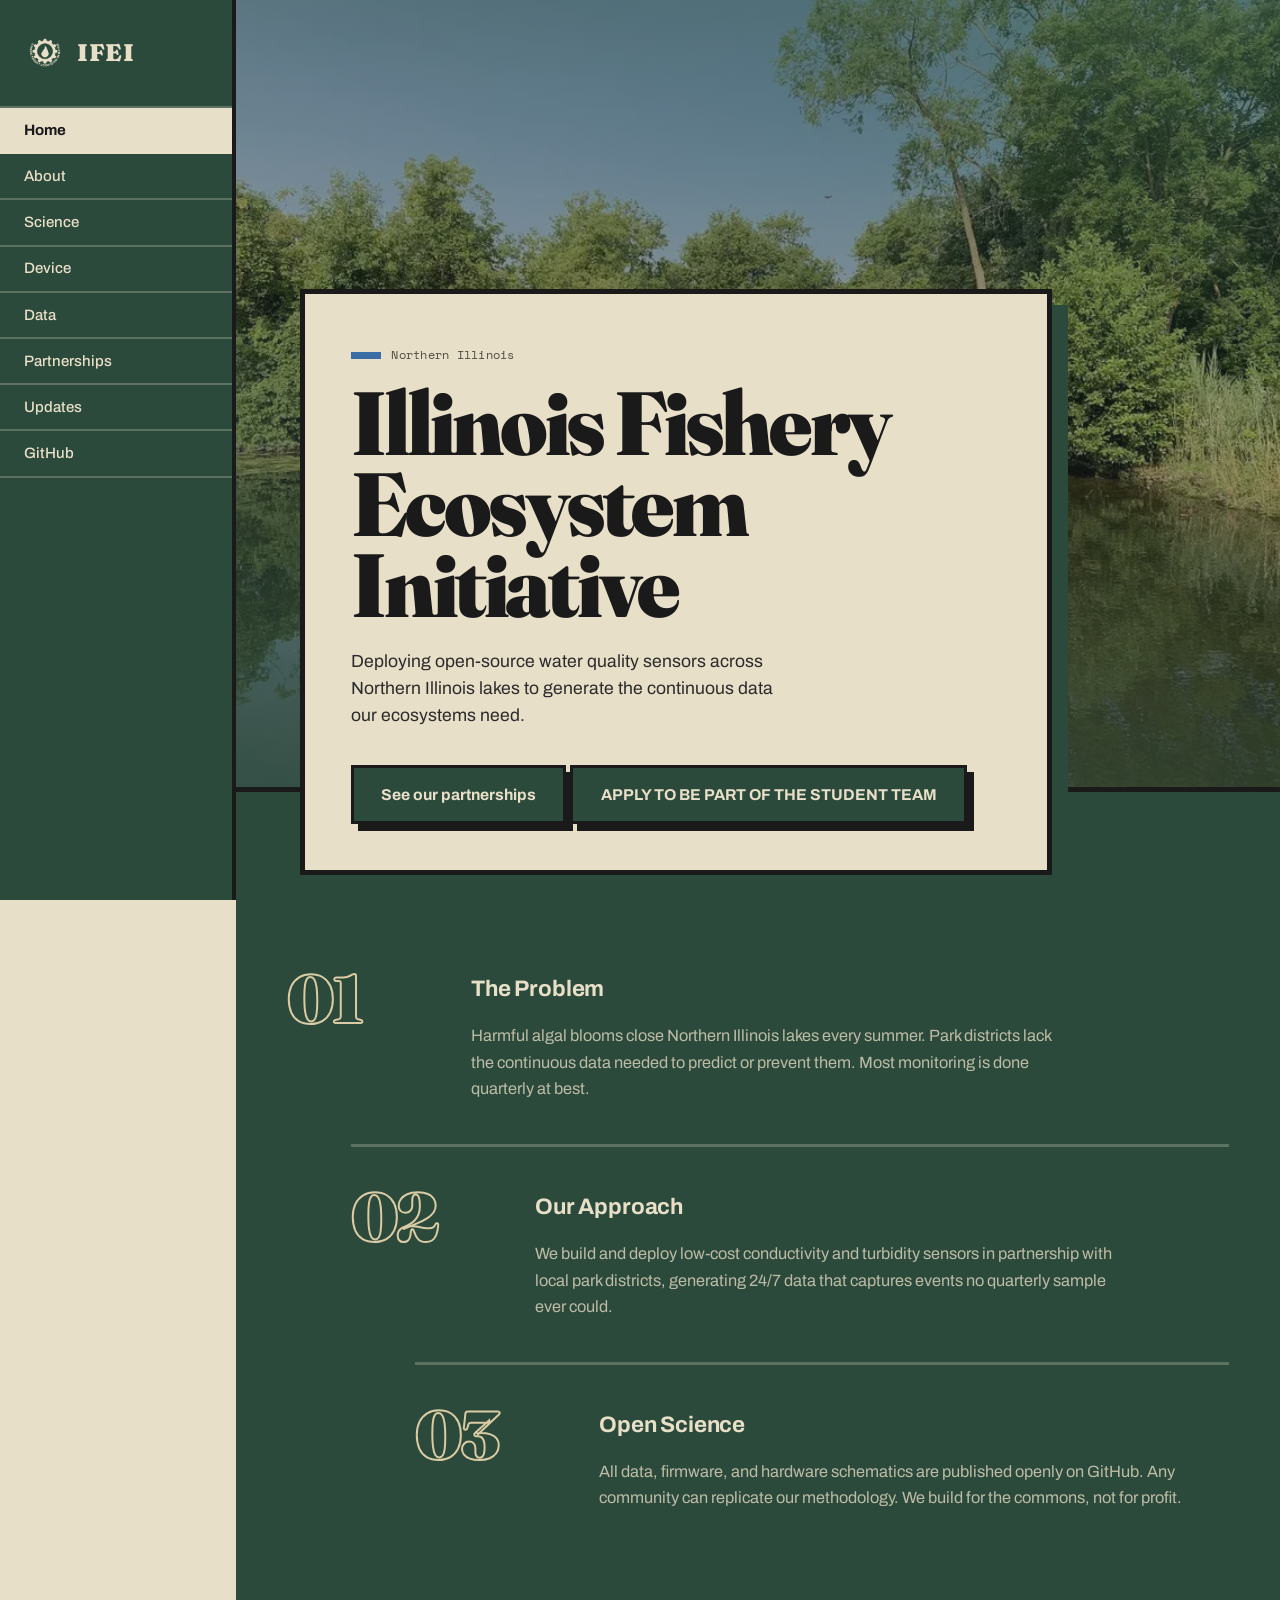
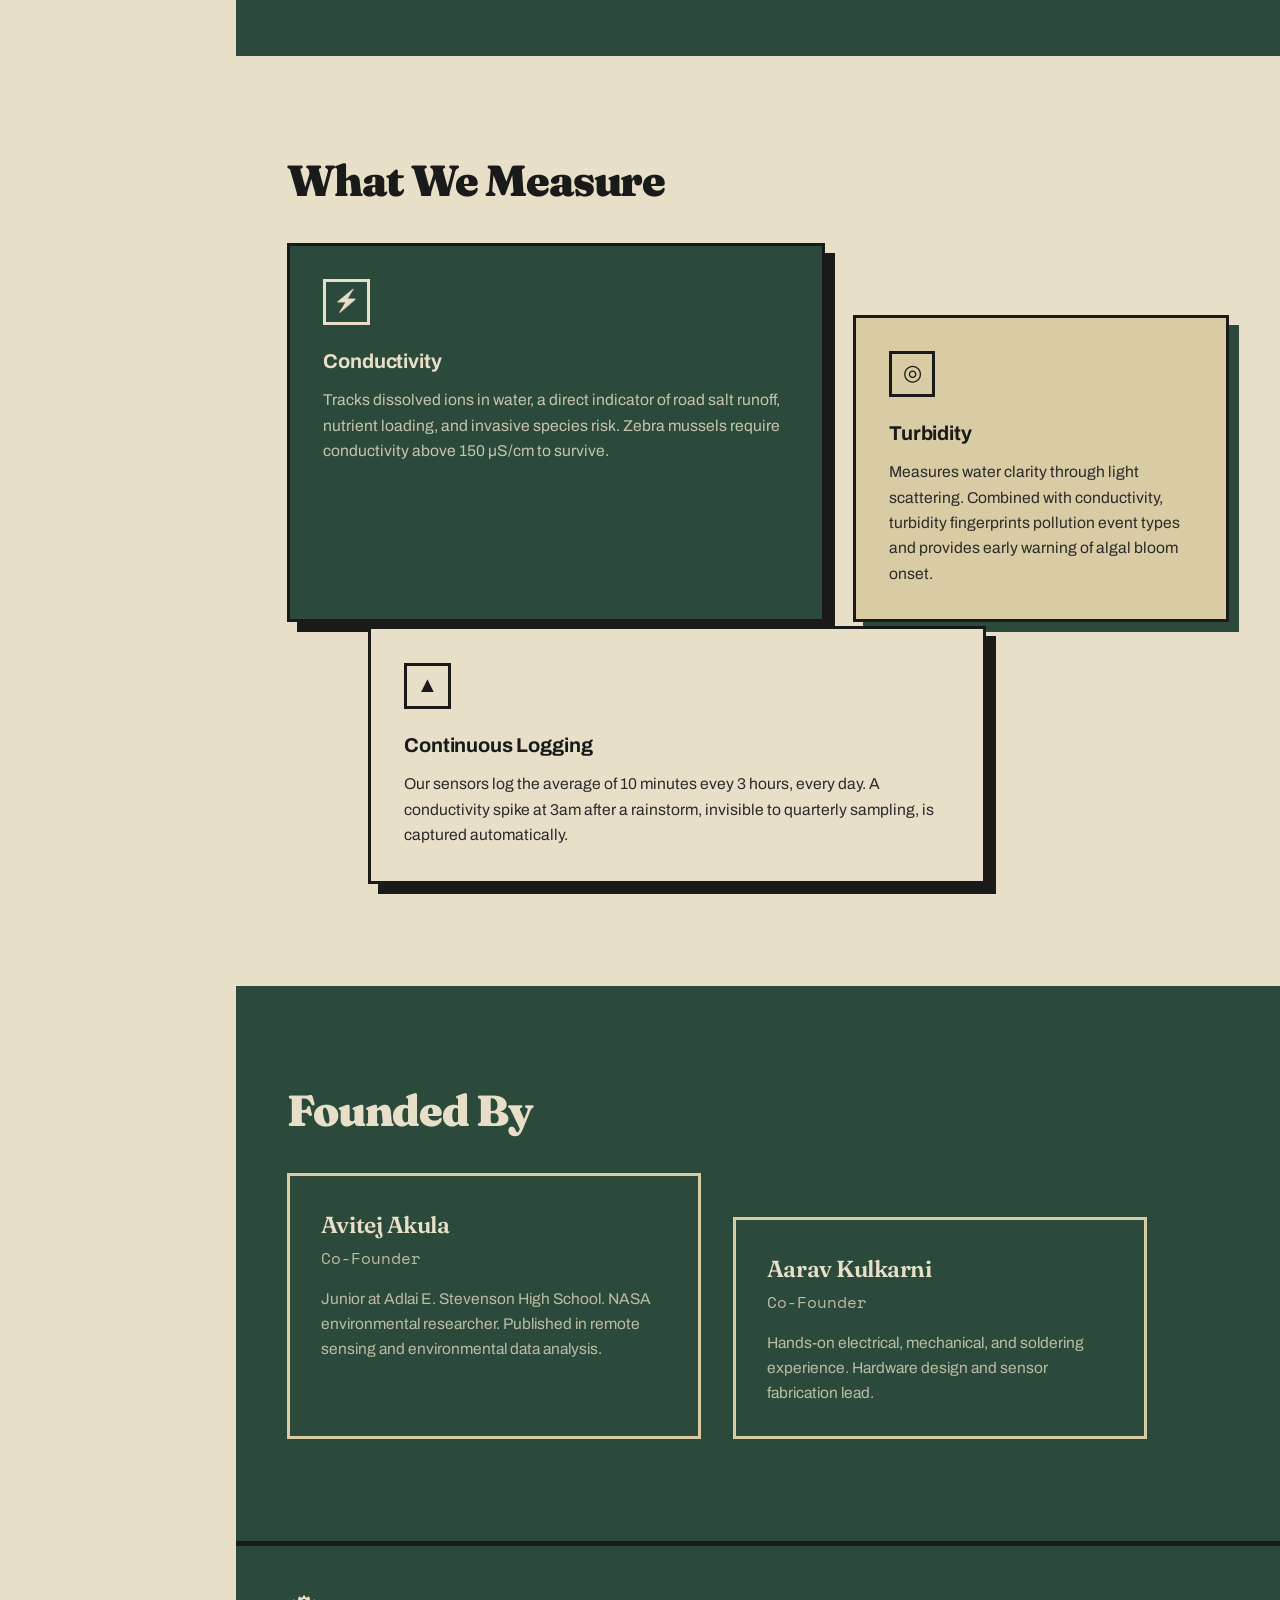
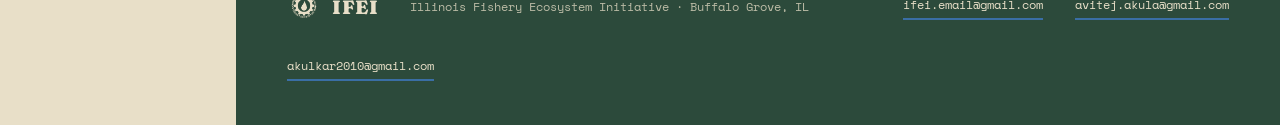
==== commit 4bcf2a0b: "Add files via upload" ====
--- a/index.html
+++ b/index.html
@@ -36,6 +36,7 @@
       <h1>Illinois Fishery<br>Ecosystem<br>Initiative</h1>
       <p class="hero-sub">Deploying open-source water quality sensors across Northern Illinois lakes to generate the continuous data our ecosystems need.</p>
       <a href="partnerships.html" class="btn">See our partnerships</a>
+      <a href="https://docs.google.com/forms/d/e/1FAIpQLSdntNJF4nL2vxCzVq39z8UwOMmIQep21Gobl7eP7BdmSkwgUg/viewform?usp=send_form" class="btn">APPLY TO BE PART OF THE STUDENT TEAM</a>
     </div>
   </header>
 
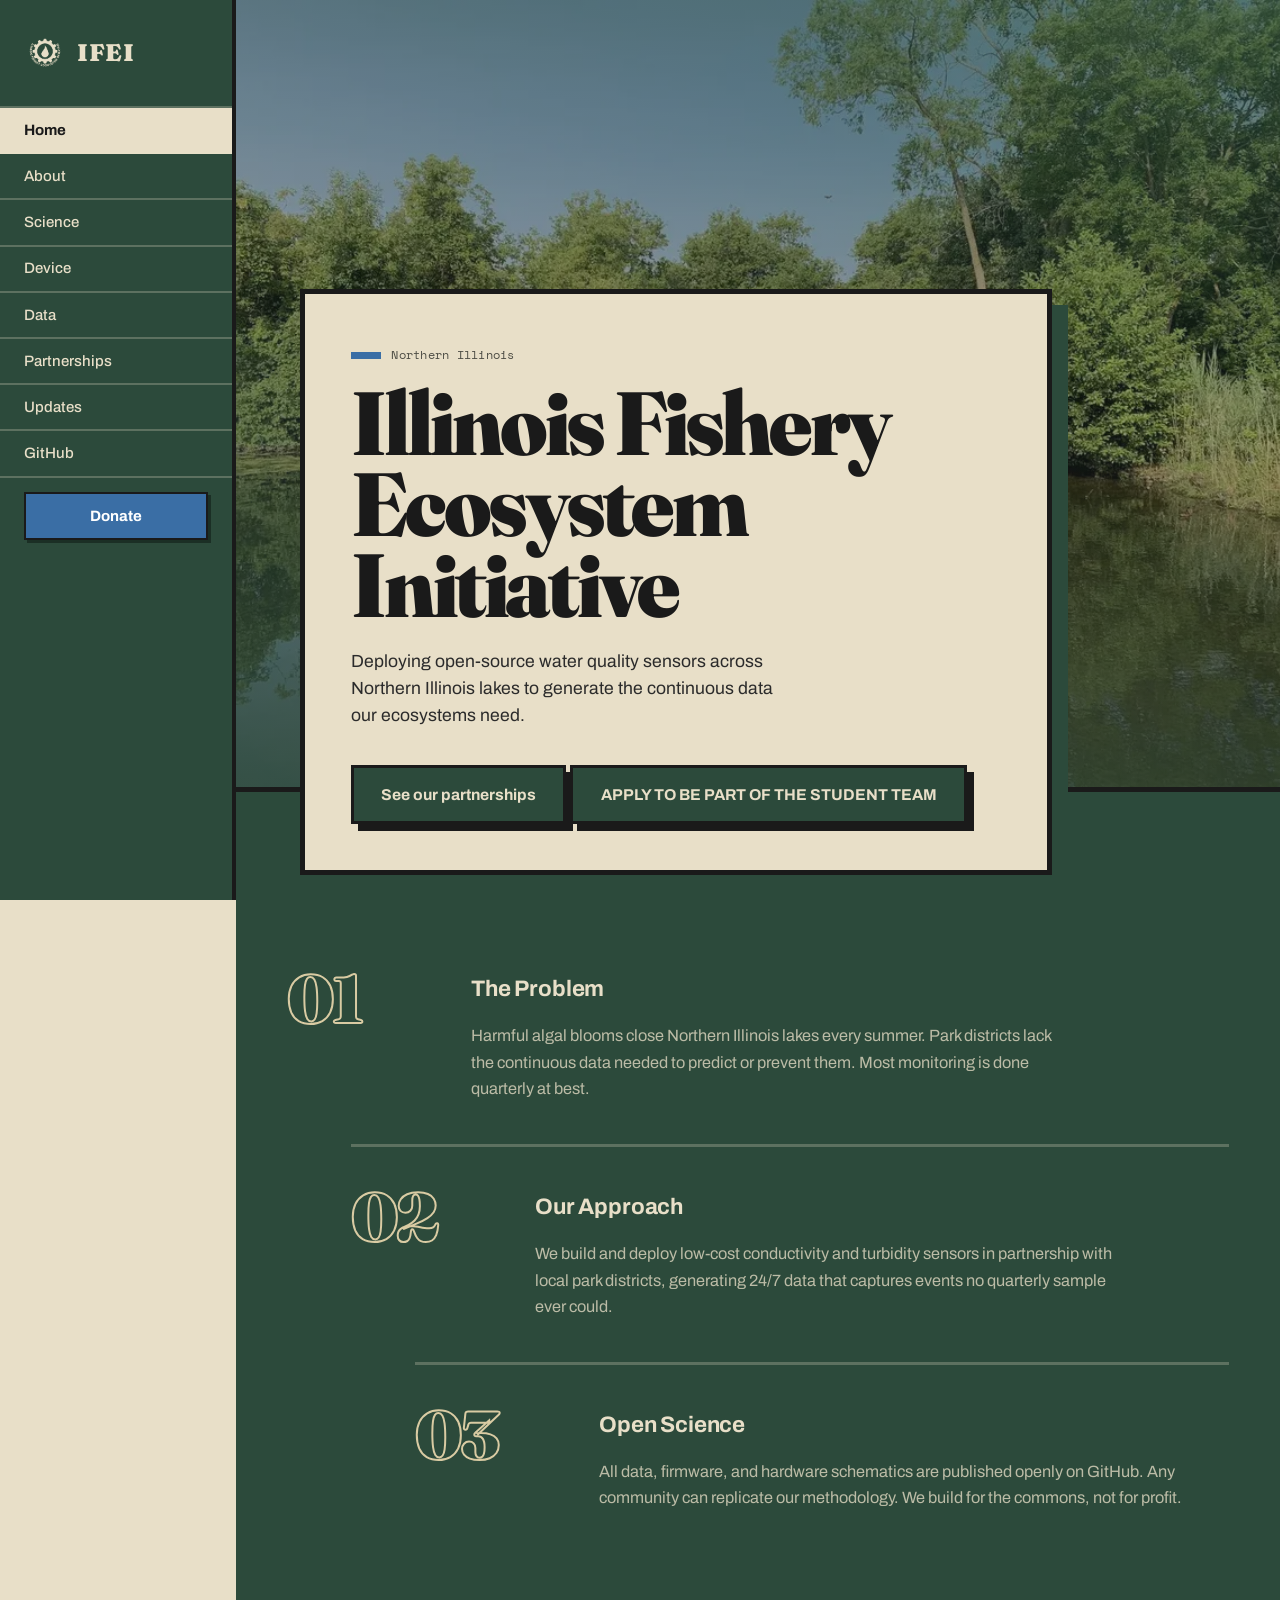
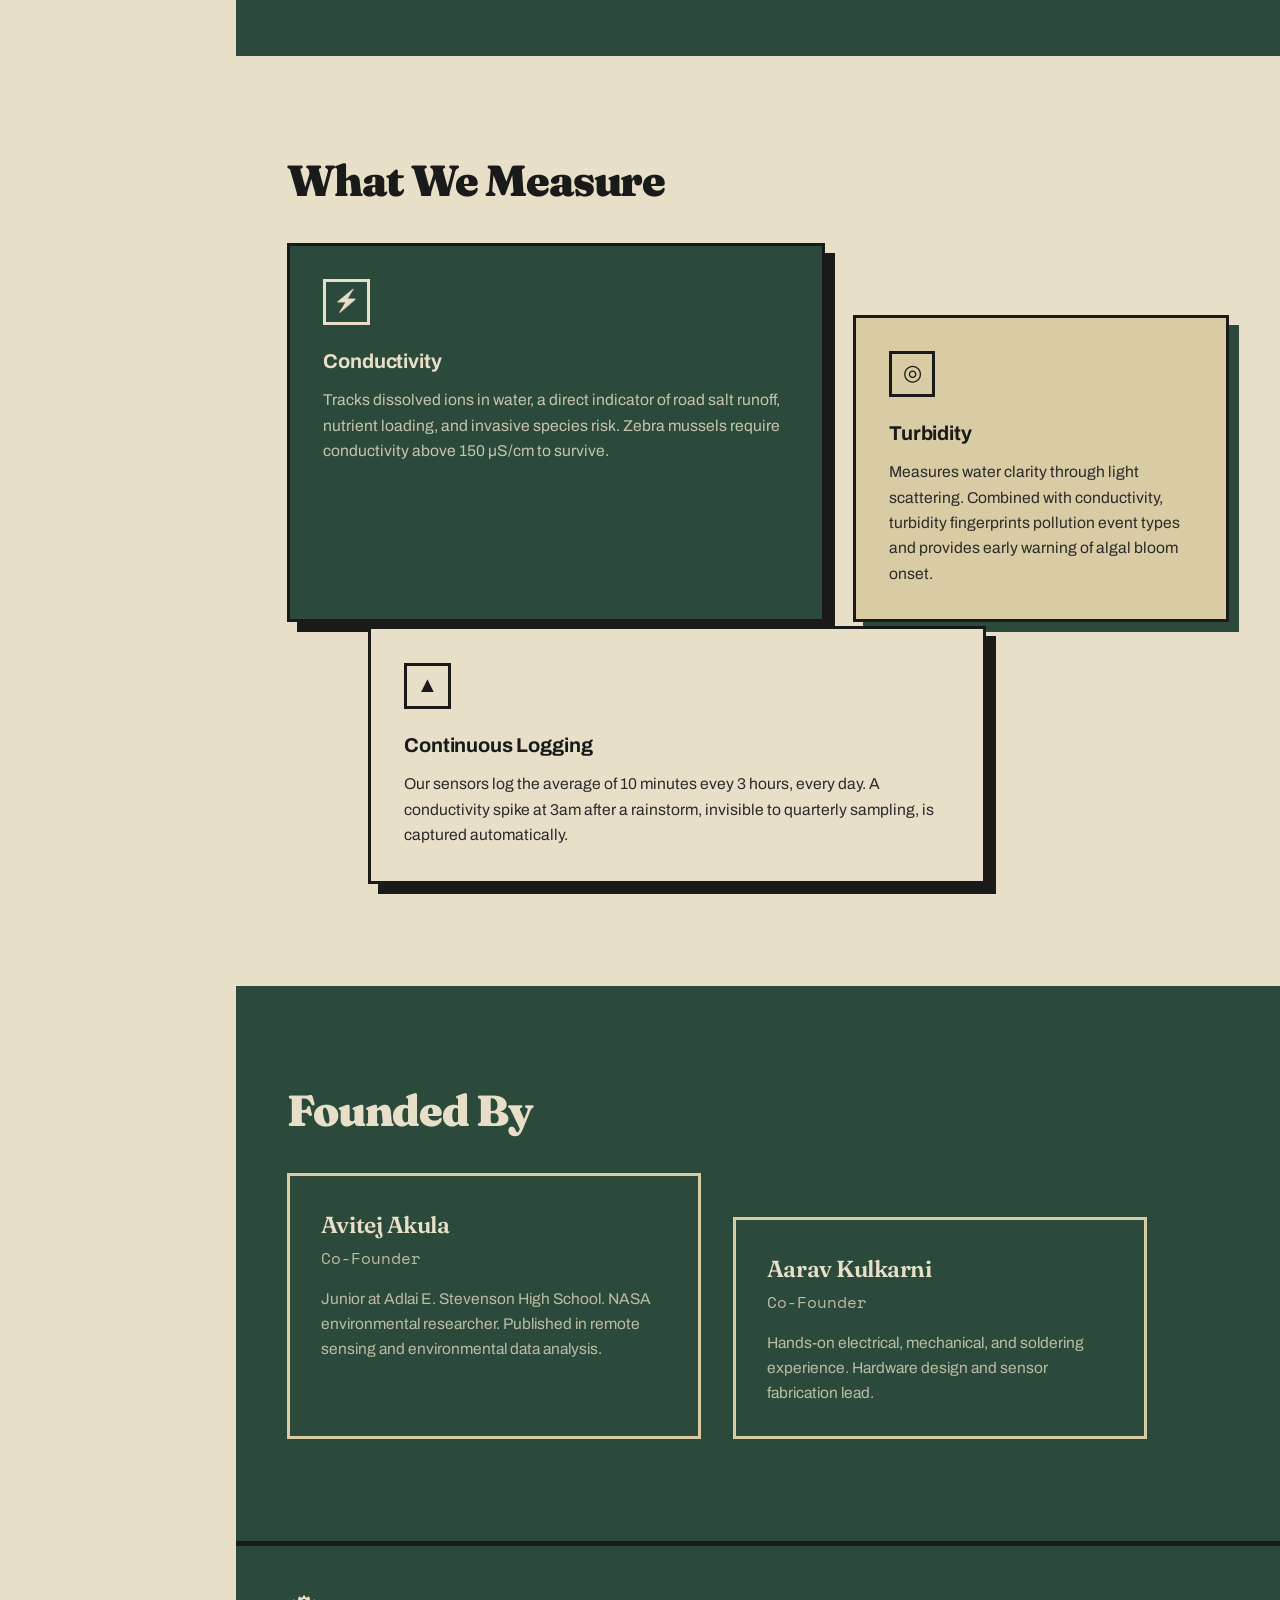
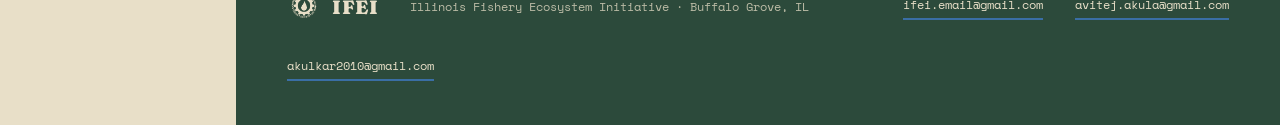
==== commit 6eb40497: "Add Donate button to navbar on all pages Co-Authored-By: Claude Opus 5.5 <noreply@anthropic.com>" ====
--- a/index.html
+++ b/index.html
@@ -25,6 +25,7 @@
         <li><a href="partnerships.html">Partnerships</a></li>
         <li><a href="updates.html">Updates</a></li>
         <li><a href="https://github.com/Illinois-Fishery-Ecosystem-Initiative/ifei-data" target="_blank">GitHub</a></li>
+        <li><a href="https://hcb.hackclub.com/donations/start/illinois-fishery-ecosystem-initiative" target="_blank" rel="noopener" class="nav-donate">Donate</a></li>
       </ul>
     </div>
   </nav>
--- a/style.css
+++ b/style.css
@@ -183,6 +183,22 @@
   font-weight: 700;
 }
 
+nav ul a.nav-donate {
+  margin: 0.9rem 1.5rem 0;
+  padding: 0.62rem 1rem;
+  background: var(--steel);
+  color: var(--white);
+  font-weight: 700;
+  text-align: center;
+  border: 2px solid var(--ink);
+  box-shadow: 3px 3px 0 var(--forest-deep);
+}
+
+nav ul a.nav-donate:hover {
+  background: var(--steel-ink);
+  padding-left: 1rem;
+}
+
 /* ============================================================
    HERO
    ============================================================ */
@@ -1453,6 +1469,14 @@
 
   nav ul a:hover { padding-left: 0.7rem; }
 
+  nav ul a.nav-donate {
+    margin: 0 0 0 0.35rem;
+    padding: 0.3rem 0.8rem;
+    box-shadow: 2px 2px 0 var(--forest-deep);
+  }
+
+  nav ul a.nav-donate:hover { padding-left: 0.8rem; }
+
   .hero-lake { min-height: 78vh; }
 
   .science-body,
